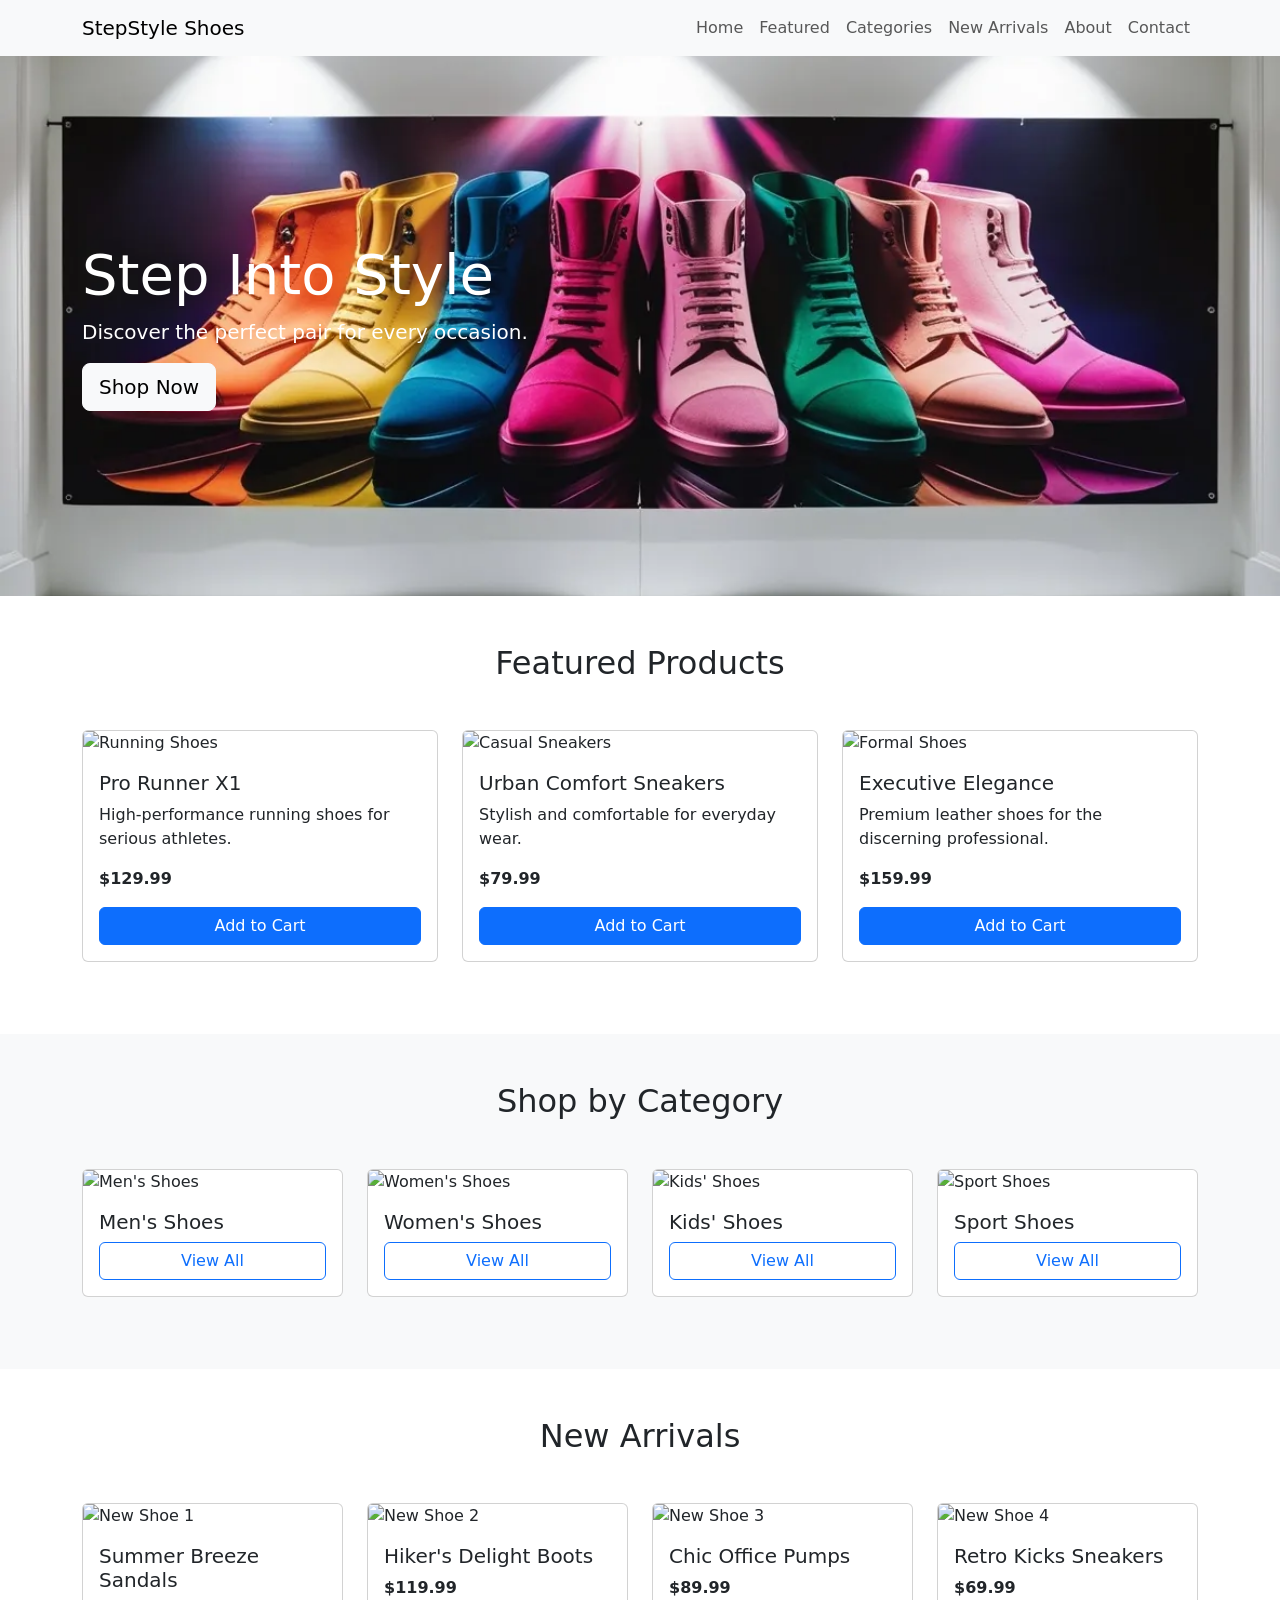
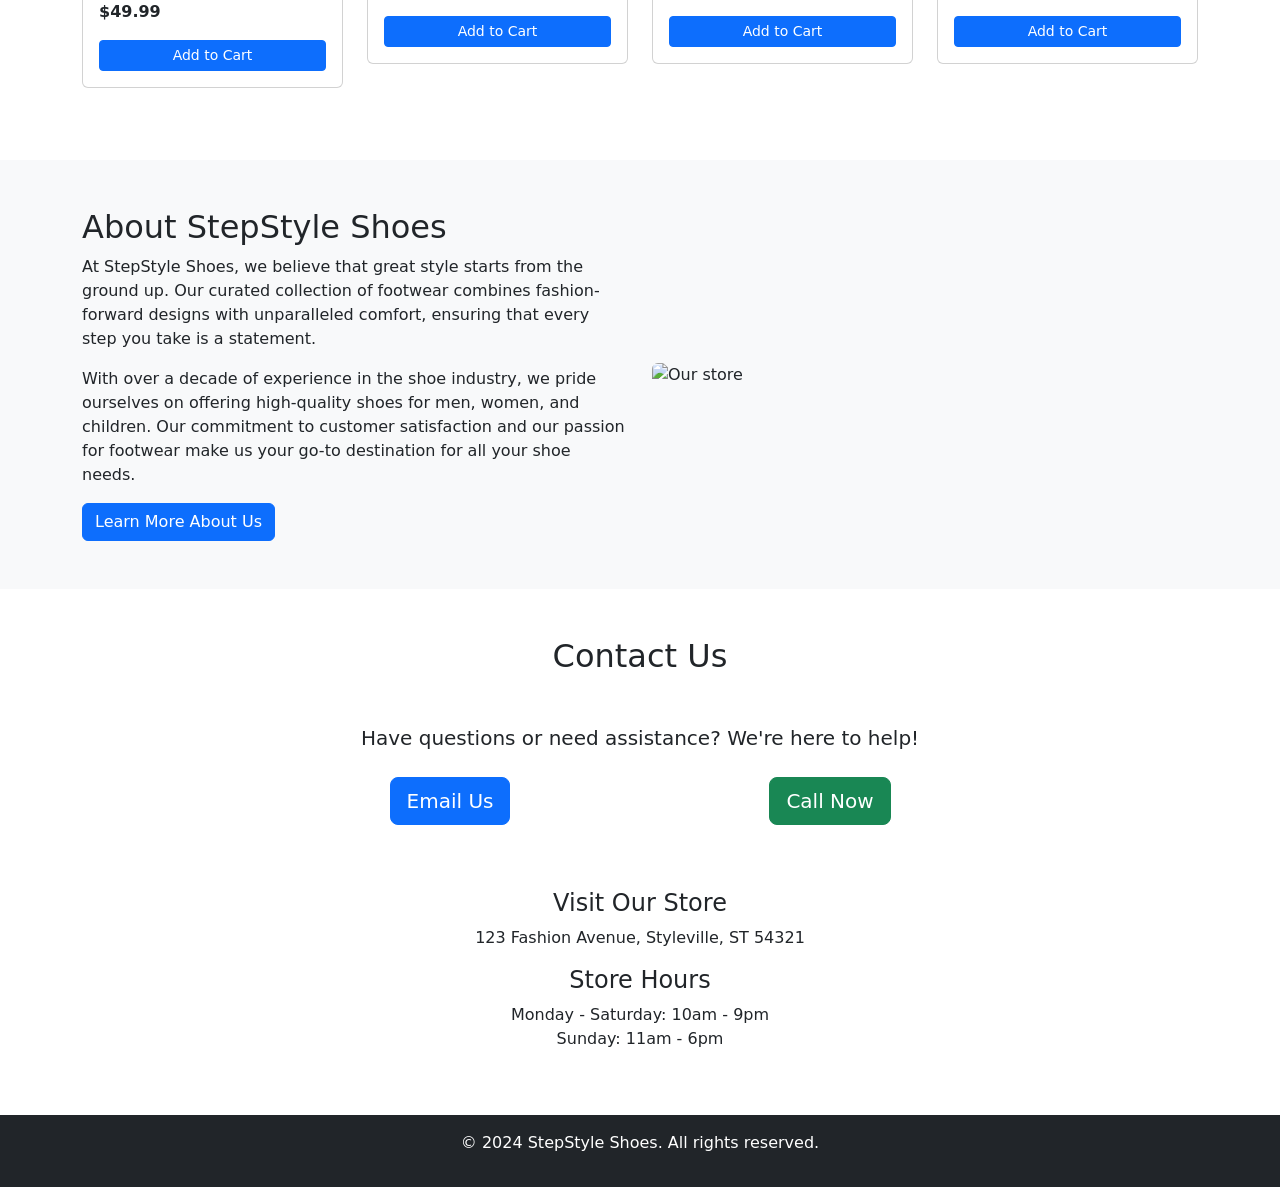
==== index.html @ d6a17ea8 "index.html src/banner1.webp" ====
<!DOCTYPE html>
<html lang="en">
<head>
    <meta charset="UTF-8">
    <meta name="viewport" content="width=device-width, initial-scale=1.0">
    <title>StepStyle Shoes</title>
    <link href="https://cdnjs.cloudflare.com/ajax/libs/bootstrap/5.3.0/css/bootstrap.min.css" rel="stylesheet">
    <style>
        .product-card:hover {
            transform: translateY(-5px);
            box-shadow: 0 4px 8px rgba(0,0,0,0.1);
            transition: all 0.3s ease;
        }
        .btn-center {
            display: block;
            margin: 0 auto;
        }
        .hero {
            background: url('/src/banner1.webp') center/cover no-repeat;
            height: 60vh;
            display: flex;
            align-items: center;
        }
    </style>
</head>
<body>
    <!-- Navigation -->
    <nav class="navbar navbar-expand-lg navbar-light bg-light sticky-top">
        <div class="container">
            <a class="navbar-brand" href="#">StepStyle Shoes</a>
            <button class="navbar-toggler" type="button" data-bs-toggle="collapse" data-bs-target="#navbarNav">
                <span class="navbar-toggler-icon"></span>
            </button>
            <div class="collapse navbar-collapse" id="navbarNav">
                <ul class="navbar-nav ms-auto">
                    <li class="nav-item"><a class="nav-link" href="#home">Home</a></li>
                    <li class="nav-item"><a class="nav-link" href="#featured">Featured</a></li>
                    <li class="nav-item"><a class="nav-link" href="#categories">Categories</a></li>
                    <li class="nav-item"><a class="nav-link" href="#new-arrivals">New Arrivals</a></li>
                    <li class="nav-item"><a class="nav-link" href="#about">About</a></li>
                    <li class="nav-item"><a class="nav-link" href="#contact">Contact</a></li>
                </ul>
            </div>
        </div>
    </nav>

    <!-- Hero Section -->
    <section id="home" class="hero">
        <div class="container text-white">
            <div class="row">
                <div class="col-lg-6">
                    <h1 class="display-4">Step Into Style</h1>
                    <p class="lead">Discover the perfect pair for every occasion.</p>
                    <a href="#featured" class="btn btn-light btn-lg">Shop Now</a>
                </div>
            </div>
        </div>
    </section>

    <!-- Featured Products Section -->
    <section id="featured" class="py-5">
        <div class="container">
            <h2 class="text-center mb-5">Featured Products</h2>
            <div class="row">
                <div class="col-md-4 mb-4">
                    <div class="card product-card h-100">
                        <img src="/api/placeholder/400/300" alt="Running Shoes" class="card-img-top">
                        <div class="card-body">
                            <h5 class="card-title">Pro Runner X1</h5>
                            <p class="card-text">High-performance running shoes for serious athletes.</p>
                            <p class="card-text"><strong>$129.99</strong></p>
                            <a href="#" class="btn btn-primary btn-center">Add to Cart</a>
                        </div>
                    </div>
                </div>
                <div class="col-md-4 mb-4">
                    <div class="card product-card h-100">
                        <img src="/api/placeholder/400/300" alt="Casual Sneakers" class="card-img-top">
                        <div class="card-body">
                            <h5 class="card-title">Urban Comfort Sneakers</h5>
                            <p class="card-text">Stylish and comfortable for everyday wear.</p>
                            <p class="card-text"><strong>$79.99</strong></p>
                            <a href="#" class="btn btn-primary btn-center">Add to Cart</a>
                        </div>
                    </div>
                </div>
                <div class="col-md-4 mb-4">
                    <div class="card product-card h-100">
                        <img src="/api/placeholder/400/300" alt="Formal Shoes" class="card-img-top">
                        <div class="card-body">
                            <h5 class="card-title">Executive Elegance</h5>
                            <p class="card-text">Premium leather shoes for the discerning professional.</p>
                            <p class="card-text"><strong>$159.99</strong></p>
                            <a href="#" class="btn btn-primary btn-center">Add to Cart</a>
                        </div>
                    </div>
                </div>
            </div>
        </div>
    </section>

    <!-- Categories Section -->
    <section id="categories" class="bg-light py-5">
        <div class="container">
            <h2 class="text-center mb-5">Shop by Category</h2>
            <div class="row">
                <div class="col-md-3 mb-4">
                    <div class="card">
                        <img src="/api/placeholder/300/200" alt="Men's Shoes" class="card-img-top">
                        <div class="card-body">
                            <h5 class="card-title">Men's Shoes</h5>
                            <a href="#" class="btn btn-outline-primary btn-center">View All</a>
                        </div>
                    </div>
                </div>
                <div class="col-md-3 mb-4">
                    <div class="card">
                        <img src="/api/placeholder/300/200" alt="Women's Shoes" class="card-img-top">
                        <div class="card-body">
                            <h5 class="card-title">Women's Shoes</h5>
                            <a href="#" class="btn btn-outline-primary btn-center">View All</a>
                        </div>
                    </div>
                </div>
                <div class="col-md-3 mb-4">
                    <div class="card">
                        <img src="/api/placeholder/300/200" alt="Kids' Shoes" class="card-img-top">
                        <div class="card-body">
                            <h5 class="card-title">Kids' Shoes</h5>
                            <a href="#" class="btn btn-outline-primary btn-center">View All</a>
                        </div>
                    </div>
                </div>
                <div class="col-md-3 mb-4">
                    <div class="card">
                        <img src="/api/placeholder/300/200" alt="Sport Shoes" class="card-img-top">
                        <div class="card-body">
                            <h5 class="card-title">Sport Shoes</h5>
                            <a href="#" class="btn btn-outline-primary btn-center">View All</a>
                        </div>
                    </div>
                </div>
            </div>
        </div>
    </section>

    <!-- New Arrivals Section -->
    <section id="new-arrivals" class="py-5">
        <div class="container">
            <h2 class="text-center mb-5">New Arrivals</h2>
            <div class="row">
                <div class="col-md-3 mb-4">
                    <div class="card product-card">
                        <img src="/api/placeholder/300/200" alt="New Shoe 1" class="card-img-top">
                        <div class="card-body">
                            <h5 class="card-title">Summer Breeze Sandals</h5>
                            <p class="card-text"><strong>$49.99</strong></p>
                            <a href="#" class="btn btn-sm btn-primary btn-center">Add to Cart</a>
                        </div>
                    </div>
                </div>
                <div class="col-md-3 mb-4">
                    <div class="card product-card">
                        <img src="/api/placeholder/300/200" alt="New Shoe 2" class="card-img-top">
                        <div class="card-body">
                            <h5 class="card-title">Hiker's Delight Boots</h5>
                            <p class="card-text"><strong>$119.99</strong></p>
                            <a href="#" class="btn btn-sm btn-primary btn-center">Add to Cart</a>
                        </div>
                    </div>
                </div>
                <div class="col-md-3 mb-4">
                    <div class="card product-card">
                        <img src="/api/placeholder/300/200" alt="New Shoe 3" class="card-img-top">
                        <div class="card-body">
                            <h5 class="card-title">Chic Office Pumps</h5>
                            <p class="card-text"><strong>$89.99</strong></p>
                            <a href="#" class="btn btn-sm btn-primary btn-center">Add to Cart</a>
                        </div>
                    </div>
                </div>
                <div class="col-md-3 mb-4">
                    <div class="card product-card">
                        <img src="/api/placeholder/300/200" alt="New Shoe 4" class="card-img-top">
                        <div class="card-body">
                            <h5 class="card-title">Retro Kicks Sneakers</h5>
                            <p class="card-text"><strong>$69.99</strong></p>
                            <a href="#" class="btn btn-sm btn-primary btn-center">Add to Cart</a>
                        </div>
                    </div>
                </div>
            </div>
        </div>
    </section>

    <!-- About Section -->
    <section id="about" class="bg-light py-5">
        <div class="container">
            <div class="row align-items-center">
                <div class="col-lg-6">
                    <h2>About StepStyle Shoes</h2>
                    <p>At StepStyle Shoes, we believe that great style starts from the ground up. Our curated collection of footwear combines fashion-forward designs with unparalleled comfort, ensuring that every step you take is a statement.</p>
                    <p>With over a decade of experience in the shoe industry, we pride ourselves on offering high-quality shoes for men, women, and children. Our commitment to customer satisfaction and our passion for footwear make us your go-to destination for all your shoe needs.</p>
                    <a href="#" class="btn btn-primary">Learn More About Us</a>
                </div>
                <div class="col-lg-6">
                    <img src="/api/placeholder/600/400" alt="Our store" class="img-fluid rounded">
                </div>
            </div>
        </div>
    </section>

    <!-- Contact Section -->
    <section id="contact" class="py-5">
        <div class="container text-center">
            <h2 class="mb-5">Contact Us</h2>
            <p class="lead mb-4">Have questions or need assistance? We're here to help!</p>
            <div class="row justify-content-center">
                <div class="col-md-4 mb-3">
                    <a href="mailto:info@stepstyleshoes.com" class="btn btn-primary btn-lg btn-block">Email Us</a>
                </div>
                <div class="col-md-4 mb-3">
                    <a href="tel:+11234567890" class="btn btn-success btn-lg btn-block">Call Now</a>
                </div>
            </div>
            <div class="mt-5">
                <h4>Visit Our Store</h4>
                <p>123 Fashion Avenue, Styleville, ST 54321</p>
                <h4>Store Hours</h4>
                <p>Monday - Saturday: 10am - 9pm<br>Sunday: 11am - 6pm</p>
            </div>
        </div>
    </section>

    <!-- Footer -->
    <footer class="bg-dark text-white text-center py-3">
        <p>&copy; 2024 StepStyle Shoes. All rights reserved.</p>
    </footer>

    <script src="https://cdnjs.cloudflare.com/ajax/libs/bootstrap/5.3.0/js/bootstrap.bundle.min.js"></script>
</body>
</html>
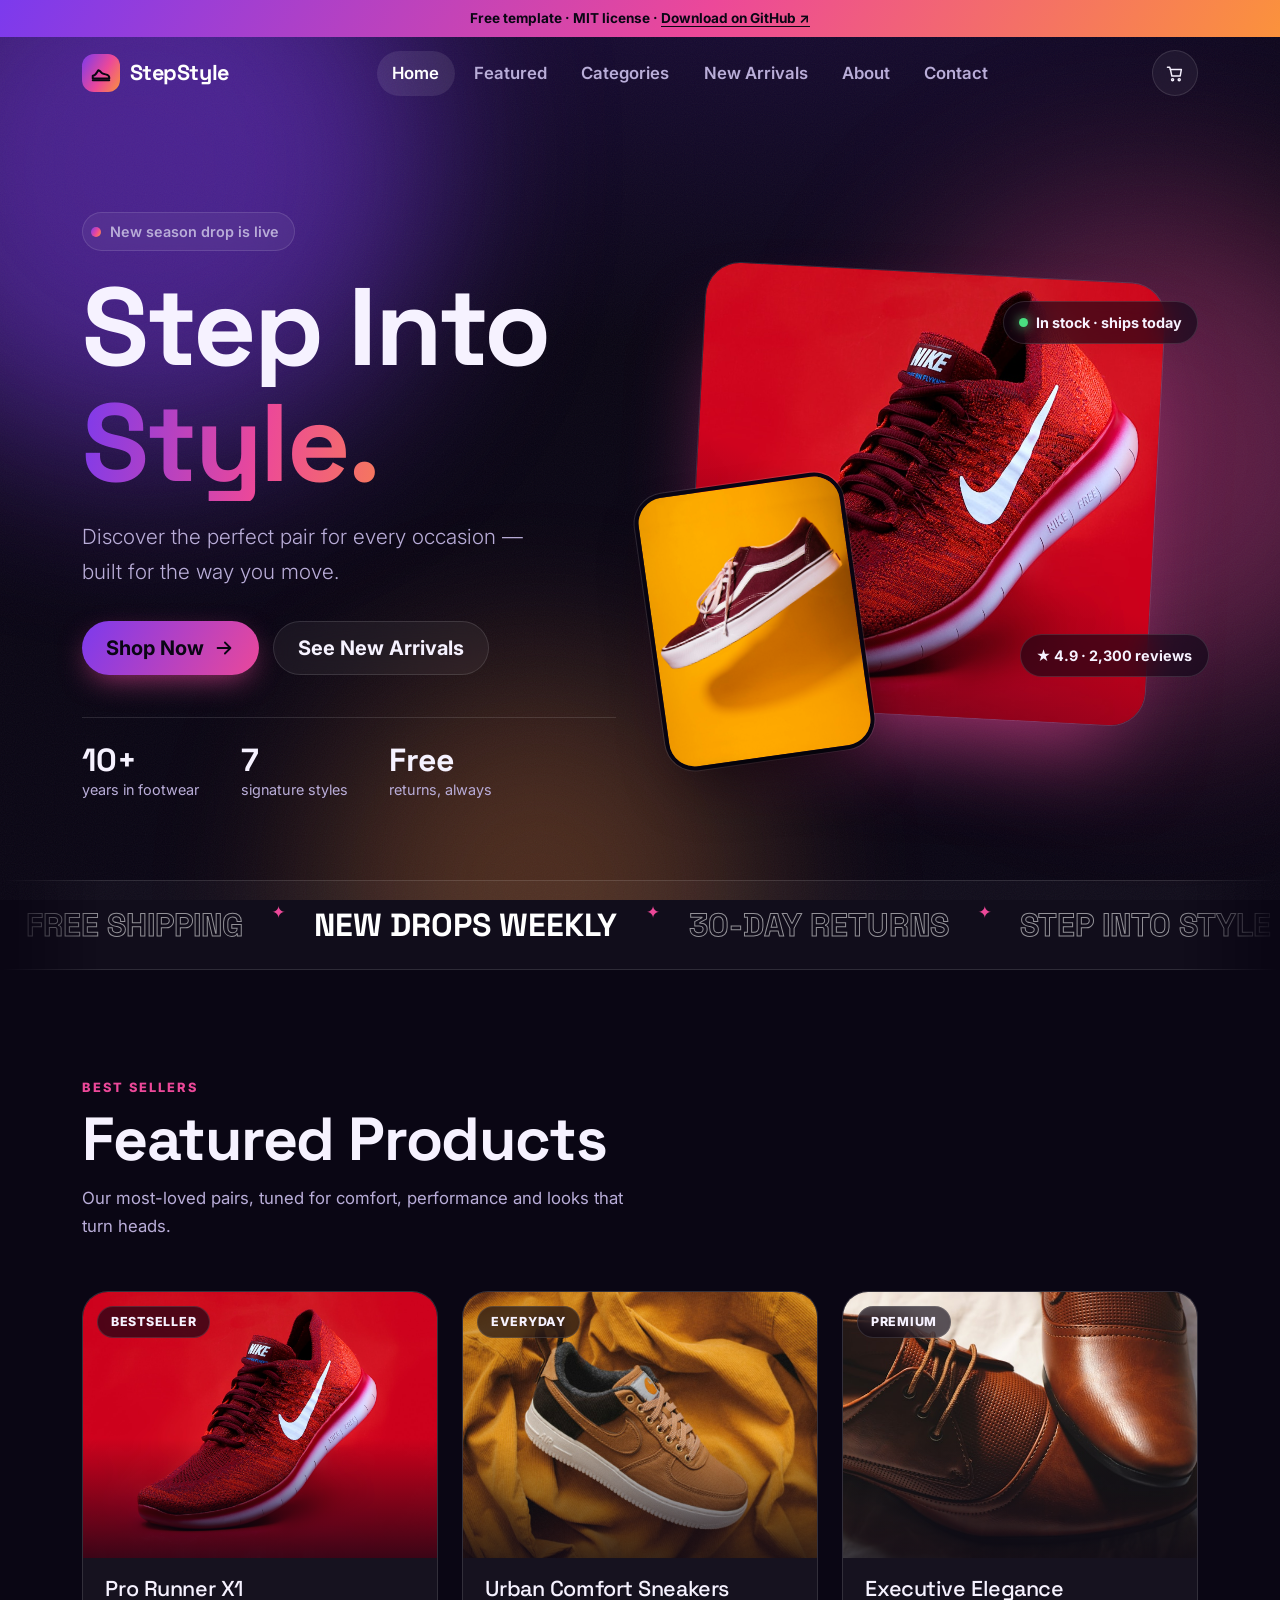
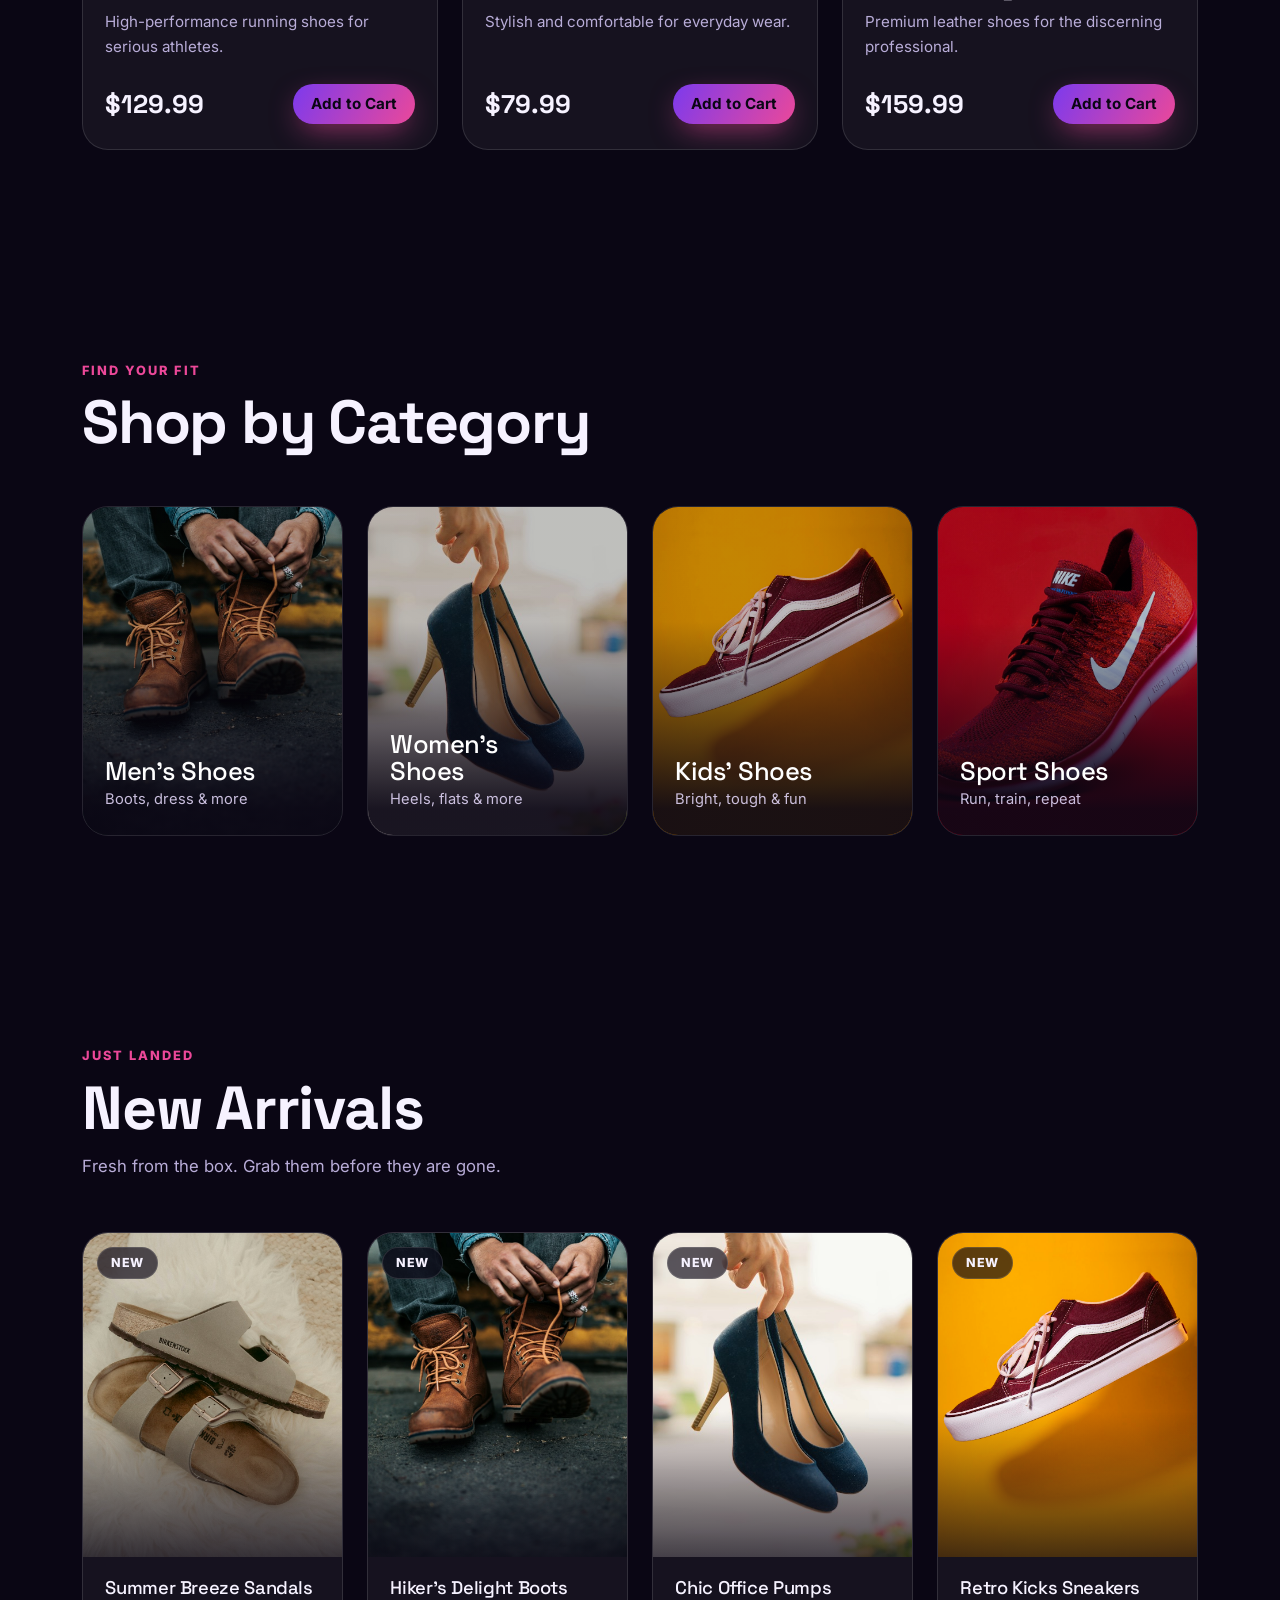
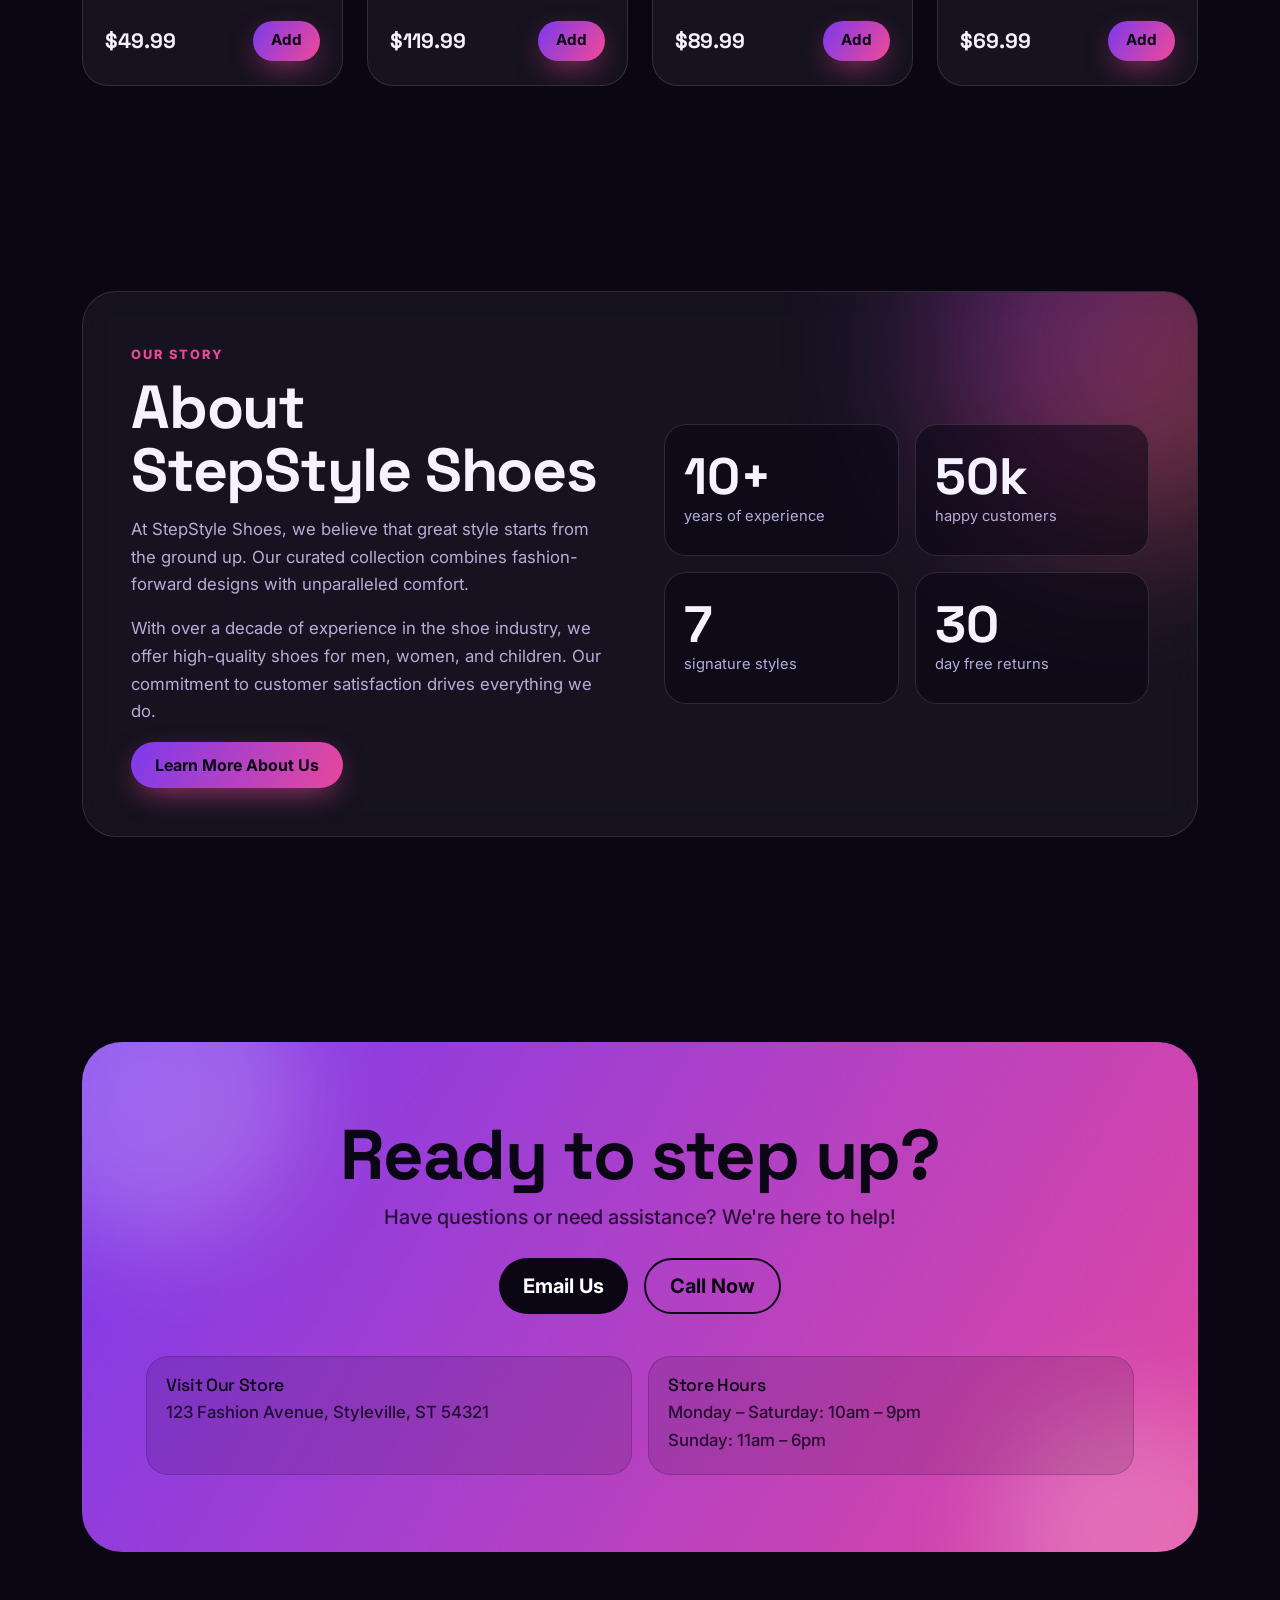
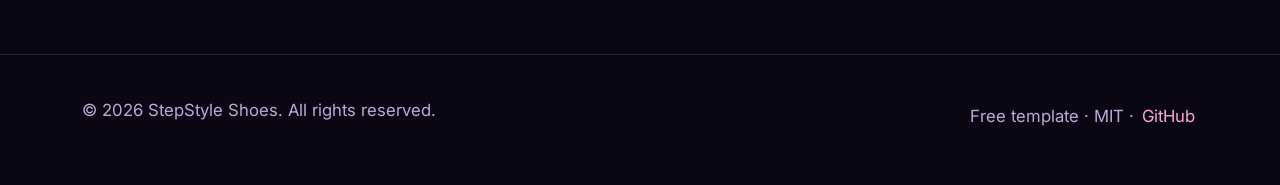
==== commit a50045ef: "Redesign StepStyle Shoes template Epic dark theme with animated gradient mesh, glass navigation, smo" ====
--- a/index.html
+++ b/index.html
@@ -1,242 +1,278 @@
 <!DOCTYPE html>
-<html lang="en">
+<html lang="en" data-bs-theme="dark">
 <head>
-    <meta charset="UTF-8">
-    <meta name="viewport" content="width=device-width, initial-scale=1.0">
-    <title>StepStyle Shoes</title>
-    <link href="https://cdnjs.cloudflare.com/ajax/libs/bootstrap/5.3.0/css/bootstrap.min.css" rel="stylesheet">
-    <style>
-        .product-card:hover {
-            transform: translateY(-5px);
-            box-shadow: 0 4px 8px rgba(0,0,0,0.1);
-            transition: all 0.3s ease;
-        }
-        .btn-center {
-            display: block;
-            margin: 0 auto;
-        }
-        .hero {
-            background: url('/src/banner1.webp') center/cover no-repeat;
-            height: 60vh;
-            display: flex;
-            align-items: center;
-        }
-    </style>
+  <meta charset="UTF-8">
+  <meta name="viewport" content="width=device-width, initial-scale=1.0">
+  <title>StepStyle Shoes — Step Into Style</title>
+  <meta name="description" content="StepStyle Shoes: a free, open-source Bootstrap 5 shoe store template with gradients, smooth motion effects and a working cart demo. MIT licensed.">
+  <meta name="theme-color" content="#0a0614">
+  <link rel="icon" type="image/svg+xml" href="favicon.svg">
+  <link rel="preconnect" href="https://fonts.googleapis.com">
+  <link rel="preconnect" href="https://fonts.gstatic.com" crossorigin>
+  <link href="https://fonts.googleapis.com/css2?family=Inter:wght@400;500;600;700&family=Space+Grotesk:wght@500;600;700&display=swap" rel="stylesheet">
+  <link href="https://cdnjs.cloudflare.com/ajax/libs/bootstrap/5.3.0/css/bootstrap.min.css" rel="stylesheet">
+  <link href="styles.css" rel="stylesheet">
 </head>
 <body>
-    <!-- Navigation -->
-    <nav class="navbar navbar-expand-lg navbar-light bg-light sticky-top">
-        <div class="container">
-            <a class="navbar-brand" href="#">StepStyle Shoes</a>
-            <button class="navbar-toggler" type="button" data-bs-toggle="collapse" data-bs-target="#navbarNav">
-                <span class="navbar-toggler-icon"></span>
-            </button>
-            <div class="collapse navbar-collapse" id="navbarNav">
-                <ul class="navbar-nav ms-auto">
-                    <li class="nav-item"><a class="nav-link" href="#home">Home</a></li>
-                    <li class="nav-item"><a class="nav-link" href="#featured">Featured</a></li>
-                    <li class="nav-item"><a class="nav-link" href="#categories">Categories</a></li>
-                    <li class="nav-item"><a class="nav-link" href="#new-arrivals">New Arrivals</a></li>
-                    <li class="nav-item"><a class="nav-link" href="#about">About</a></li>
-                    <li class="nav-item"><a class="nav-link" href="#contact">Contact</a></li>
-                </ul>
-            </div>
-        </div>
-    </nav>
-
-    <!-- Hero Section -->
-    <section id="home" class="hero">
-        <div class="container text-white">
-            <div class="row">
-                <div class="col-lg-6">
-                    <h1 class="display-4">Step Into Style</h1>
-                    <p class="lead">Discover the perfect pair for every occasion.</p>
-                    <a href="#featured" class="btn btn-light btn-lg">Shop Now</a>
-                </div>
-            </div>
-        </div>
-    </section>
-
-    <!-- Featured Products Section -->
-    <section id="featured" class="py-5">
-        <div class="container">
-            <h2 class="text-center mb-5">Featured Products</h2>
-            <div class="row">
-                <div class="col-md-4 mb-4">
-                    <div class="card product-card h-100">
-                        <img src="/api/placeholder/400/300" alt="Running Shoes" class="card-img-top">
-                        <div class="card-body">
-                            <h5 class="card-title">Pro Runner X1</h5>
-                            <p class="card-text">High-performance running shoes for serious athletes.</p>
-                            <p class="card-text"><strong>$129.99</strong></p>
-                            <a href="#" class="btn btn-primary btn-center">Add to Cart</a>
-                        </div>
-                    </div>
-                </div>
-                <div class="col-md-4 mb-4">
-                    <div class="card product-card h-100">
-                        <img src="/api/placeholder/400/300" alt="Casual Sneakers" class="card-img-top">
-                        <div class="card-body">
-                            <h5 class="card-title">Urban Comfort Sneakers</h5>
-                            <p class="card-text">Stylish and comfortable for everyday wear.</p>
-                            <p class="card-text"><strong>$79.99</strong></p>
-                            <a href="#" class="btn btn-primary btn-center">Add to Cart</a>
-                        </div>
-                    </div>
-                </div>
-                <div class="col-md-4 mb-4">
-                    <div class="card product-card h-100">
-                        <img src="/api/placeholder/400/300" alt="Formal Shoes" class="card-img-top">
-                        <div class="card-body">
-                            <h5 class="card-title">Executive Elegance</h5>
-                            <p class="card-text">Premium leather shoes for the discerning professional.</p>
-                            <p class="card-text"><strong>$159.99</strong></p>
-                            <a href="#" class="btn btn-primary btn-center">Add to Cart</a>
-                        </div>
-                    </div>
-                </div>
-            </div>
-        </div>
-    </section>
-
-    <!-- Categories Section -->
-    <section id="categories" class="bg-light py-5">
-        <div class="container">
-            <h2 class="text-center mb-5">Shop by Category</h2>
-            <div class="row">
-                <div class="col-md-3 mb-4">
-                    <div class="card">
-                        <img src="/api/placeholder/300/200" alt="Men's Shoes" class="card-img-top">
-                        <div class="card-body">
-                            <h5 class="card-title">Men's Shoes</h5>
-                            <a href="#" class="btn btn-outline-primary btn-center">View All</a>
-                        </div>
-                    </div>
-                </div>
-                <div class="col-md-3 mb-4">
-                    <div class="card">
-                        <img src="/api/placeholder/300/200" alt="Women's Shoes" class="card-img-top">
-                        <div class="card-body">
-                            <h5 class="card-title">Women's Shoes</h5>
-                            <a href="#" class="btn btn-outline-primary btn-center">View All</a>
-                        </div>
-                    </div>
-                </div>
-                <div class="col-md-3 mb-4">
-                    <div class="card">
-                        <img src="/api/placeholder/300/200" alt="Kids' Shoes" class="card-img-top">
-                        <div class="card-body">
-                            <h5 class="card-title">Kids' Shoes</h5>
-                            <a href="#" class="btn btn-outline-primary btn-center">View All</a>
-                        </div>
-                    </div>
-                </div>
-                <div class="col-md-3 mb-4">
-                    <div class="card">
-                        <img src="/api/placeholder/300/200" alt="Sport Shoes" class="card-img-top">
-                        <div class="card-body">
-                            <h5 class="card-title">Sport Shoes</h5>
-                            <a href="#" class="btn btn-outline-primary btn-center">View All</a>
-                        </div>
-                    </div>
-                </div>
-            </div>
-        </div>
-    </section>
-
-    <!-- New Arrivals Section -->
-    <section id="new-arrivals" class="py-5">
-        <div class="container">
-            <h2 class="text-center mb-5">New Arrivals</h2>
-            <div class="row">
-                <div class="col-md-3 mb-4">
-                    <div class="card product-card">
-                        <img src="/api/placeholder/300/200" alt="New Shoe 1" class="card-img-top">
-                        <div class="card-body">
-                            <h5 class="card-title">Summer Breeze Sandals</h5>
-                            <p class="card-text"><strong>$49.99</strong></p>
-                            <a href="#" class="btn btn-sm btn-primary btn-center">Add to Cart</a>
-                        </div>
-                    </div>
-                </div>
-                <div class="col-md-3 mb-4">
-                    <div class="card product-card">
-                        <img src="/api/placeholder/300/200" alt="New Shoe 2" class="card-img-top">
-                        <div class="card-body">
-                            <h5 class="card-title">Hiker's Delight Boots</h5>
-                            <p class="card-text"><strong>$119.99</strong></p>
-                            <a href="#" class="btn btn-sm btn-primary btn-center">Add to Cart</a>
-                        </div>
-                    </div>
-                </div>
-                <div class="col-md-3 mb-4">
-                    <div class="card product-card">
-                        <img src="/api/placeholder/300/200" alt="New Shoe 3" class="card-img-top">
-                        <div class="card-body">
-                            <h5 class="card-title">Chic Office Pumps</h5>
-                            <p class="card-text"><strong>$89.99</strong></p>
-                            <a href="#" class="btn btn-sm btn-primary btn-center">Add to Cart</a>
-                        </div>
-                    </div>
-                </div>
-                <div class="col-md-3 mb-4">
-                    <div class="card product-card">
-                        <img src="/api/placeholder/300/200" alt="New Shoe 4" class="card-img-top">
-                        <div class="card-body">
-                            <h5 class="card-title">Retro Kicks Sneakers</h5>
-                            <p class="card-text"><strong>$69.99</strong></p>
-                            <a href="#" class="btn btn-sm btn-primary btn-center">Add to Cart</a>
-                        </div>
-                    </div>
-                </div>
-            </div>
-        </div>
-    </section>
-
-    <!-- About Section -->
-    <section id="about" class="bg-light py-5">
-        <div class="container">
-            <div class="row align-items-center">
-                <div class="col-lg-6">
-                    <h2>About StepStyle Shoes</h2>
-                    <p>At StepStyle Shoes, we believe that great style starts from the ground up. Our curated collection of footwear combines fashion-forward designs with unparalleled comfort, ensuring that every step you take is a statement.</p>
-                    <p>With over a decade of experience in the shoe industry, we pride ourselves on offering high-quality shoes for men, women, and children. Our commitment to customer satisfaction and our passion for footwear make us your go-to destination for all your shoe needs.</p>
-                    <a href="#" class="btn btn-primary">Learn More About Us</a>
-                </div>
-                <div class="col-lg-6">
-                    <img src="/api/placeholder/600/400" alt="Our store" class="img-fluid rounded">
-                </div>
-            </div>
-        </div>
-    </section>
-
-    <!-- Contact Section -->
-    <section id="contact" class="py-5">
-        <div class="container text-center">
-            <h2 class="mb-5">Contact Us</h2>
-            <p class="lead mb-4">Have questions or need assistance? We're here to help!</p>
-            <div class="row justify-content-center">
-                <div class="col-md-4 mb-3">
-                    <a href="mailto:info@stepstyleshoes.com" class="btn btn-primary btn-lg btn-block">Email Us</a>
-                </div>
-                <div class="col-md-4 mb-3">
-                    <a href="tel:+11234567890" class="btn btn-success btn-lg btn-block">Call Now</a>
-                </div>
-            </div>
-            <div class="mt-5">
-                <h4>Visit Our Store</h4>
-                <p>123 Fashion Avenue, Styleville, ST 54321</p>
-                <h4>Store Hours</h4>
-                <p>Monday - Saturday: 10am - 9pm<br>Sunday: 11am - 6pm</p>
-            </div>
-        </div>
-    </section>
-
-    <!-- Footer -->
-    <footer class="bg-dark text-white text-center py-3">
-        <p>&copy; 2024 StepStyle Shoes. All rights reserved.</p>
-    </footer>
-
-    <script src="https://cdnjs.cloudflare.com/ajax/libs/bootstrap/5.3.0/js/bootstrap.bundle.min.js"></script>
+  <a class="skip-link" href="#main">Skip to content</a>
+  <div class="scroll-progress" id="progress" aria-hidden="true"></div>
+  <div class="mesh" aria-hidden="true"><span class="blob b1"></span><span class="blob b2"></span><span class="blob b3"></span></div>
+  <div class="grain" aria-hidden="true"></div>
+  <div class="cursor-glow" id="glow" aria-hidden="true"></div>
+
+  <div class="announce">
+    Free template · MIT license ·
+    <a href="https://github.com/EduGuate/ShoesStoreBootstrap" target="_blank" rel="noopener noreferrer">Download on GitHub ↗</a>
+  </div>
+
+  <!-- Navigation -->
+  <nav class="navbar navbar-expand-lg site-nav" id="nav" aria-label="Main">
+    <div class="container">
+      <a class="brand" href="#home">
+        <span class="brand-mark"><svg viewBox="0 0 24 24" aria-hidden="true"><path d="M3 15c3 0 4-3 6-6l2 1c1 2 3 3 6 3.5 3 .5 4 1.5 4 3.5v1H3z"/><path d="M3 20h18"/></svg></span>
+        StepStyle
+      </a>
+      <div class="d-flex align-items-center gap-2 order-lg-3">
+        <button class="btn btn-ghost cart-btn" type="button" data-bs-toggle="offcanvas" data-bs-target="#cart" aria-controls="cart" aria-label="Open cart">
+          <svg viewBox="0 0 24 24" aria-hidden="true"><path d="M6 6h15l-1.6 9H8z"/><path d="M6 6 5 3H2"/><circle cx="9" cy="20" r="1.4"/><circle cx="18" cy="20" r="1.4"/></svg>
+          <span class="cart-count" id="cart-count" aria-live="polite">0</span>
+        </button>
+        <button class="navbar-toggler" type="button" data-bs-toggle="collapse" data-bs-target="#navbarNav" aria-controls="navbarNav" aria-expanded="false" aria-label="Toggle navigation">
+          <span class="navbar-toggler-icon"></span>
+        </button>
+      </div>
+      <div class="collapse navbar-collapse" id="navbarNav">
+        <ul class="navbar-nav mx-auto gap-lg-1">
+          <li class="nav-item"><a class="nav-link" href="#home">Home</a></li>
+          <li class="nav-item"><a class="nav-link" href="#featured">Featured</a></li>
+          <li class="nav-item"><a class="nav-link" href="#categories">Categories</a></li>
+          <li class="nav-item"><a class="nav-link" href="#new-arrivals">New Arrivals</a></li>
+          <li class="nav-item"><a class="nav-link" href="#about">About</a></li>
+          <li class="nav-item"><a class="nav-link" href="#contact">Contact</a></li>
+        </ul>
+      </div>
+    </div>
+  </nav>
+
+  <main id="main">
+    <!-- Hero -->
+    <header class="hero" id="home">
+      <div class="container">
+        <div class="row align-items-center g-5">
+          <div class="col-lg-6">
+            <span class="eyebrow reveal"><span class="dot"></span> New season drop is live</span>
+            <h1 aria-label="Step Into Style">
+              <span class="word" style="--w:0"><span>Step</span></span>
+              <span class="word" style="--w:1"><span>Into</span></span><br>
+              <span class="word" style="--w:2"><span class="grad-text">Style.</span></span>
+            </h1>
+            <p class="lead reveal" style="--i:3">Discover the perfect pair for every occasion — built for the way you move.</p>
+            <div class="hero-actions reveal" style="--i:4">
+              <a href="#featured" class="btn btn-epic btn-lg" data-magnetic>Shop Now
+                <svg viewBox="0 0 24 24" aria-hidden="true"><path d="M5 12h14m-6-6 6 6-6 6"/></svg></a>
+              <a href="#new-arrivals" class="btn btn-ghost btn-lg" data-magnetic>See New Arrivals</a>
+            </div>
+            <div class="hero-stats reveal" style="--i:5">
+              <div><strong>10+</strong><span>years in footwear</span></div>
+              <div><strong>7</strong><span>signature styles</span></div>
+              <div><strong>Free</strong><span>returns, always</span></div>
+            </div>
+          </div>
+          <div class="col-lg-6">
+            <div class="hero-visual reveal" style="--i:2">
+              <div class="hero-main"><img src="assets/runner.jpg" alt="Red performance running shoe on a red background" width="1400" height="933" fetchpriority="high"></div>
+              <div class="hero-second"><img src="assets/retro.jpg" alt="Burgundy retro sneaker floating on a yellow background" width="900" height="1313"></div>
+              <span class="chip c1"><i></i> In stock · ships today</span>
+              <span class="chip c2">★ 4.9 · 2,300 reviews</span>
+            </div>
+          </div>
+        </div>
+      </div>
+    </header>
+
+    <!-- Marquee -->
+    <div class="marquee" aria-hidden="true">
+      <div class="marquee-track">
+        <span>FREE SHIPPING</span><b>✦</b><span>NEW DROPS WEEKLY</span><b>✦</b><span>30-DAY RETURNS</span><b>✦</b><span>STEP INTO STYLE</span><b>✦</b>
+        <span>FREE SHIPPING</span><b>✦</b><span>NEW DROPS WEEKLY</span><b>✦</b><span>30-DAY RETURNS</span><b>✦</b><span>STEP INTO STYLE</span><b>✦</b>
+        <span>FREE SHIPPING</span><b>✦</b><span>NEW DROPS WEEKLY</span><b>✦</b><span>30-DAY RETURNS</span><b>✦</b><span>STEP INTO STYLE</span><b>✦</b>
+        <span>FREE SHIPPING</span><b>✦</b><span>NEW DROPS WEEKLY</span><b>✦</b><span>30-DAY RETURNS</span><b>✦</b><span>STEP INTO STYLE</span><b>✦</b>
+      </div>
+    </div>
+
+    <!-- Featured -->
+    <section id="featured" aria-labelledby="featured-title">
+      <div class="container">
+        <div class="section-head reveal">
+          <span class="kicker">Best sellers</span>
+          <h2 class="section-title" id="featured-title">Featured Products</h2>
+          <p class="section-sub">Our most-loved pairs, tuned for comfort, performance and looks that turn heads.</p>
+        </div>
+        <div class="row g-4">
+          <div class="col-md-6 col-lg-4 reveal" style="--i:0">
+            <article class="product" data-tilt>
+              <div class="product-media"><span class="tag">Bestseller</span><img src="assets/runner.jpg" alt="Pro Runner X1 running shoes" width="1400" height="933" loading="lazy"></div>
+              <div class="product-body">
+                <h3>Pro Runner X1</h3>
+                <p>High-performance running shoes for serious athletes.</p>
+                <div class="price-row"><span class="price">$129.99</span>
+                  <button class="btn btn-epic btn-sm add" type="button" data-id="runner" data-name="Pro Runner X1" data-price="129.99" data-img="assets/runner.jpg">Add to Cart</button></div>
+              </div>
+            </article>
+          </div>
+          <div class="col-md-6 col-lg-4 reveal" style="--i:1">
+            <article class="product" data-tilt>
+              <div class="product-media"><span class="tag">Everyday</span><img src="assets/urban.jpg" alt="Urban Comfort Sneakers in tan leather" width="1000" height="714" loading="lazy"></div>
+              <div class="product-body">
+                <h3>Urban Comfort Sneakers</h3>
+                <p>Stylish and comfortable for everyday wear.</p>
+                <div class="price-row"><span class="price">$79.99</span>
+                  <button class="btn btn-epic btn-sm add" type="button" data-id="urban" data-name="Urban Comfort Sneakers" data-price="79.99" data-img="assets/urban.jpg">Add to Cart</button></div>
+              </div>
+            </article>
+          </div>
+          <div class="col-md-6 col-lg-4 reveal" style="--i:2">
+            <article class="product" data-tilt>
+              <div class="product-media"><span class="tag">Premium</span><img src="assets/formal.jpg" alt="Executive Elegance brown leather dress shoes" width="900" height="507" loading="lazy"></div>
+              <div class="product-body">
+                <h3>Executive Elegance</h3>
+                <p>Premium leather shoes for the discerning professional.</p>
+                <div class="price-row"><span class="price">$159.99</span>
+                  <button class="btn btn-epic btn-sm add" type="button" data-id="formal" data-name="Executive Elegance" data-price="159.99" data-img="assets/formal.jpg">Add to Cart</button></div>
+              </div>
+            </article>
+          </div>
+        </div>
+      </div>
+    </section>
+
+    <!-- Categories -->
+    <section id="categories" aria-labelledby="cat-title">
+      <div class="container">
+        <div class="section-head reveal">
+          <span class="kicker">Find your fit</span>
+          <h2 class="section-title" id="cat-title">Shop by Category</h2>
+        </div>
+        <div class="row g-4">
+          <div class="col-6 col-lg-3 reveal" style="--i:0"><a class="cat" href="#new-arrivals"><img src="assets/boots.jpg" alt="" width="900" height="1350" loading="lazy"><div class="cat-info"><div><h3>Men's Shoes</h3><small>Boots, dress &amp; more</small></div><span class="arrow"><svg class="icon" viewBox="0 0 24 24" aria-hidden="true"><path d="M7 17 17 7M8 7h9v9"/></svg></span></div></a></div>
+          <div class="col-6 col-lg-3 reveal" style="--i:1"><a class="cat" href="#new-arrivals"><img src="assets/heels.jpg" alt="" width="900" height="590" loading="lazy"><div class="cat-info"><div><h3>Women's Shoes</h3><small>Heels, flats &amp; more</small></div><span class="arrow"><svg class="icon" viewBox="0 0 24 24" aria-hidden="true"><path d="M7 17 17 7M8 7h9v9"/></svg></span></div></a></div>
+          <div class="col-6 col-lg-3 reveal" style="--i:2"><a class="cat" href="#new-arrivals"><img src="assets/retro.jpg" alt="" width="900" height="1313" loading="lazy"><div class="cat-info"><div><h3>Kids' Shoes</h3><small>Bright, tough &amp; fun</small></div><span class="arrow"><svg class="icon" viewBox="0 0 24 24" aria-hidden="true"><path d="M7 17 17 7M8 7h9v9"/></svg></span></div></a></div>
+          <div class="col-6 col-lg-3 reveal" style="--i:3"><a class="cat" href="#featured"><img src="assets/runner.jpg" alt="" width="1400" height="933" loading="lazy"><div class="cat-info"><div><h3>Sport Shoes</h3><small>Run, train, repeat</small></div><span class="arrow"><svg class="icon" viewBox="0 0 24 24" aria-hidden="true"><path d="M7 17 17 7M8 7h9v9"/></svg></span></div></a></div>
+        </div>
+      </div>
+    </section>
+
+    <!-- New arrivals -->
+    <section id="new-arrivals" aria-labelledby="new-title">
+      <div class="container">
+        <div class="section-head reveal">
+          <span class="kicker">Just landed</span>
+          <h2 class="section-title" id="new-title">New Arrivals</h2>
+          <p class="section-sub">Fresh from the box. Grab them before they are gone.</p>
+        </div>
+        <div class="row g-4">
+          <div class="col-6 col-lg-3 reveal" style="--i:0">
+            <article class="product compact" data-tilt>
+              <div class="product-media tall"><span class="tag">New</span><img src="assets/sandals.jpg" alt="Summer Breeze Sandals on a fluffy rug" width="900" height="1350" loading="lazy"></div>
+              <div class="product-body"><h4>Summer Breeze Sandals</h4>
+                <div class="price-row"><span class="price">$49.99</span><button class="btn btn-epic btn-sm add" type="button" data-id="sandals" data-name="Summer Breeze Sandals" data-price="49.99" data-img="assets/sandals.jpg" aria-label="Add Summer Breeze Sandals to cart">Add</button></div></div>
+            </article>
+          </div>
+          <div class="col-6 col-lg-3 reveal" style="--i:1">
+            <article class="product compact" data-tilt>
+              <div class="product-media tall"><span class="tag">New</span><img src="assets/boots.jpg" alt="Hiker's Delight Boots being laced up" width="900" height="1350" loading="lazy"></div>
+              <div class="product-body"><h4>Hiker's Delight Boots</h4>
+                <div class="price-row"><span class="price">$119.99</span><button class="btn btn-epic btn-sm add" type="button" data-id="boots" data-name="Hiker's Delight Boots" data-price="119.99" data-img="assets/boots.jpg" aria-label="Add Hiker's Delight Boots to cart">Add</button></div></div>
+            </article>
+          </div>
+          <div class="col-6 col-lg-3 reveal" style="--i:2">
+            <article class="product compact" data-tilt>
+              <div class="product-media tall"><span class="tag">New</span><img src="assets/heels.jpg" alt="Chic Office Pumps in navy suede" width="900" height="590" loading="lazy"></div>
+              <div class="product-body"><h4>Chic Office Pumps</h4>
+                <div class="price-row"><span class="price">$89.99</span><button class="btn btn-epic btn-sm add" type="button" data-id="heels" data-name="Chic Office Pumps" data-price="89.99" data-img="assets/heels.jpg" aria-label="Add Chic Office Pumps to cart">Add</button></div></div>
+            </article>
+          </div>
+          <div class="col-6 col-lg-3 reveal" style="--i:3">
+            <article class="product compact" data-tilt>
+              <div class="product-media tall"><span class="tag">New</span><img src="assets/retro.jpg" alt="Retro Kicks Sneakers in burgundy" width="900" height="1313" loading="lazy"></div>
+              <div class="product-body"><h4>Retro Kicks Sneakers</h4>
+                <div class="price-row"><span class="price">$69.99</span><button class="btn btn-epic btn-sm add" type="button" data-id="retro" data-name="Retro Kicks Sneakers" data-price="69.99" data-img="assets/retro.jpg" aria-label="Add Retro Kicks Sneakers to cart">Add</button></div></div>
+            </article>
+          </div>
+        </div>
+      </div>
+    </section>
+
+    <!-- About -->
+    <section id="about" class="about" aria-labelledby="about-title">
+      <div class="container">
+        <div class="about-panel reveal">
+          <div class="row align-items-center g-5">
+            <div class="col-lg-6">
+              <span class="kicker">Our story</span>
+              <h2 class="section-title" id="about-title">About StepStyle Shoes</h2>
+              <p>At StepStyle Shoes, we believe that great style starts from the ground up. Our curated collection combines fashion-forward designs with unparalleled comfort.</p>
+              <p>With over a decade of experience in the shoe industry, we offer high-quality shoes for men, women, and children. Our commitment to customer satisfaction drives everything we do.</p>
+              <a href="#contact" class="btn btn-epic" data-magnetic>Learn More About Us</a>
+            </div>
+            <div class="col-lg-6">
+              <div class="stat-grid">
+                <div class="stat"><strong><span data-count="10">0</span>+</strong><span>years of experience</span></div>
+                <div class="stat"><strong><span data-count="50">0</span>k</strong><span>happy customers</span></div>
+                <div class="stat"><strong><span data-count="7">0</span></strong><span>signature styles</span></div>
+                <div class="stat"><strong><span data-count="30">0</span></strong><span>day free returns</span></div>
+              </div>
+            </div>
+          </div>
+        </div>
+      </div>
+    </section>
+
+    <!-- Contact -->
+    <section id="contact" aria-labelledby="contact-title">
+      <div class="container">
+        <div class="cta reveal">
+          <h2 id="contact-title">Ready to step up?</h2>
+          <p class="lead mb-4">Have questions or need assistance? We're here to help!</p>
+          <div class="d-flex flex-wrap justify-content-center gap-3">
+            <a href="mailto:info@stepstyleshoes.com" class="btn btn-dark-solid btn-lg" data-magnetic>Email Us</a>
+            <a href="tel:+11234567890" class="btn btn-outline-dark-solid btn-lg" data-magnetic>Call Now</a>
+          </div>
+          <div class="info text-start">
+            <div><h4>Visit Our Store</h4><p>123 Fashion Avenue, Styleville, ST 54321</p></div>
+            <div><h4>Store Hours</h4><p>Monday – Saturday: 10am – 9pm<br>Sunday: 11am – 6pm</p></div>
+          </div>
+        </div>
+      </div>
+    </section>
+  </main>
+
+  <footer>
+    <div class="container d-flex flex-wrap justify-content-between gap-2">
+      <span>&copy; <span id="year">2026</span> StepStyle Shoes. All rights reserved.</span>
+      <span>Free template · MIT · <a href="https://github.com/EduGuate/ShoesStoreBootstrap" target="_blank" rel="noopener noreferrer">GitHub</a></span>
+    </div>
+  </footer>
+
+  <!-- Cart drawer -->
+  <div class="offcanvas offcanvas-end" tabindex="-1" id="cart" aria-labelledby="cart-title">
+    <div class="offcanvas-header">
+      <h2 class="h4 m-0" id="cart-title">Your cart</h2>
+      <button type="button" class="btn-close" data-bs-dismiss="offcanvas" aria-label="Close cart"></button>
+    </div>
+    <div class="offcanvas-body d-flex flex-column">
+      <div id="cart-items" class="flex-grow-1"></div>
+      <div class="cart-foot">
+        <div class="d-flex justify-content-between align-items-center mb-3"><span class="text-body-secondary">Subtotal</span><strong class="fs-4 price" id="cart-total">$0.00</strong></div>
+        <button class="btn btn-epic w-100" type="button" id="checkout">Checkout (demo)</button>
+        <p class="small text-body-secondary mt-2 mb-0">Demo template: no payments are processed.</p>
+      </div>
+    </div>
+  </div>
+
+  <div class="toast-lite" id="toast" role="status" aria-live="polite"></div>
+
+  <script src="https://cdnjs.cloudflare.com/ajax/libs/bootstrap/5.3.0/js/bootstrap.bundle.min.js"></script>
+  <script src="app.js"></script>
 </body>
-</html>+</html>
--- a/styles.css
+++ b/styles.css
@@ -0,0 +1,239 @@
+/* =========================================================
+   StepStyle Shoes — epic dark theme
+   Tokens → base → components → sections → motion
+   ========================================================= */
+:root {
+  --bg: #0a0614;
+  --bg-2: #120a24;
+  --surface: rgba(255, 255, 255, .05);
+  --surface-2: rgba(255, 255, 255, .09);
+  --line: rgba(255, 255, 255, .12);
+  --text: #f6f2ff;
+  --muted: #b9add8;
+  --violet: #7c3aed;
+  --pink: #ec4899;
+  --orange: #fb923c;
+  --grad: linear-gradient(120deg, var(--violet), var(--pink) 55%, var(--orange));
+  --grad-soft: linear-gradient(135deg, rgba(124, 58, 237, .35), rgba(236, 72, 153, .25) 60%, rgba(251, 146, 60, .25));
+  --ease: cubic-bezier(.22, 1, .36, 1);
+  --radius: 26px;
+  --font-display: "Space Grotesk", system-ui, sans-serif;
+  --font-body: "Inter", system-ui, -apple-system, "Segoe UI", sans-serif;
+  --bs-body-bg: var(--bg);
+  --bs-body-color: var(--text);
+  --bs-body-font-family: var(--font-body);
+  --bs-link-color: #f9a8d4;
+  --bs-link-hover-color: #fff;
+  color-scheme: dark;
+}
+
+*, *::before, *::after { box-sizing: border-box; }
+html { scroll-behavior: smooth; scroll-padding-top: 90px; }
+body { background: var(--bg); color: var(--text); font-size: 1.05rem; line-height: 1.65; }
+html, body { overflow-x: clip; }
+img { max-width: 100%; display: block; }
+h1, h2, h3, h4, .brand { font-family: var(--font-display); letter-spacing: -.02em; line-height: 1.05; }
+a { text-decoration: none; }
+::selection { background: var(--pink); color: #fff; }
+:focus-visible { outline: 3px solid var(--orange); outline-offset: 3px; border-radius: 10px; }
+
+.skip-link { position: fixed; left: 14px; top: -70px; z-index: 3000; background: var(--grad); color: #0a0614; font-weight: 700; padding: .7rem 1.1rem; border-radius: 12px; transition: top .25s var(--ease); }
+.skip-link:focus { top: 14px; color: #0a0614; }
+
+/* ---------- Animated mesh background ---------- */
+.mesh { position: fixed; inset: 0; z-index: -2; overflow: hidden; background: radial-gradient(120% 80% at 50% -10%, #1c0d3d 0%, var(--bg) 60%); }
+.blob { position: absolute; border-radius: 50%; filter: blur(90px); opacity: .55; will-change: transform; }
+.blob.b1 { width: 46vw; height: 46vw; left: -12vw; top: -10vw; background: var(--violet); animation: drift1 22s ease-in-out infinite alternate; }
+.blob.b2 { width: 40vw; height: 40vw; right: -10vw; top: 22vh; background: var(--pink); opacity: .38; animation: drift2 26s ease-in-out infinite alternate; }
+.blob.b3 { width: 34vw; height: 34vw; left: 25vw; bottom: -16vw; background: var(--orange); opacity: .28; animation: drift3 30s ease-in-out infinite alternate; }
+@keyframes drift1 { to { transform: translate3d(14vw, 12vh, 0) scale(1.15); } }
+@keyframes drift2 { to { transform: translate3d(-16vw, -10vh, 0) scale(.9); } }
+@keyframes drift3 { to { transform: translate3d(12vw, -14vh, 0) scale(1.2); } }
+.grain { position: fixed; inset: 0; z-index: -1; pointer-events: none; opacity: .05; background-image: url("data:image/svg+xml,%3Csvg xmlns='http://www.w3.org/2000/svg' width='160' height='160'%3E%3Cfilter id='n'%3E%3CfeTurbulence type='fractalNoise' baseFrequency='.9' numOctaves='2'/%3E%3C/filter%3E%3Crect width='100%25' height='100%25' filter='url(%23n)'/%3E%3C/svg%3E"); }
+.cursor-glow { position: fixed; left: 0; top: 0; width: 520px; height: 520px; margin: -260px 0 0 -260px; z-index: -1; pointer-events: none; border-radius: 50%; background: radial-gradient(circle, rgba(236, 72, 153, .16), transparent 62%); opacity: 0; transition: opacity .4s; will-change: transform; }
+.cursor-glow.on { opacity: 1; }
+
+.scroll-progress { position: fixed; left: 0; top: 0; height: 3px; width: 100%; z-index: 2500; background: var(--grad); transform: scaleX(0); transform-origin: 0 50%; }
+
+/* ---------- Buttons ---------- */
+.btn { min-height: 46px; display: inline-flex; align-items: center; justify-content: center; gap: .55rem; border-radius: 999px; font-weight: 700; padding: .7rem 1.5rem; border: 0; transition: transform .3s var(--ease), box-shadow .3s, background-position .6s var(--ease), background-color .3s, color .3s; }
+.btn-epic { color: #0a0614; background: var(--grad); background-size: 200% 100%; box-shadow: 0 10px 30px -8px rgba(236, 72, 153, .7); }
+.btn-epic:hover { color: #0a0614; background-position: 100% 0; transform: translateY(-3px); box-shadow: 0 18px 40px -10px rgba(251, 146, 60, .8); }
+.btn-epic:active { transform: translateY(0) scale(.98); }
+.btn-ghost { color: var(--text); background: var(--surface); border: 1px solid var(--line); backdrop-filter: blur(10px); }
+.btn-ghost:hover { color: #fff; background: var(--surface-2); border-color: rgba(255, 255, 255, .35); transform: translateY(-3px); }
+.btn svg, .icon { width: 1.1em; height: 1.1em; flex: none; fill: none; stroke: currentColor; stroke-width: 2; stroke-linecap: round; stroke-linejoin: round; }
+.btn-sm { min-height: 40px; padding: .5rem 1.1rem; font-size: .95rem; }
+
+/* ---------- Announcement + nav ---------- */
+.announce { background: var(--grad); color: #0a0614; font-size: .85rem; font-weight: 700; text-align: center; padding: .45rem 1rem; }
+.announce a { color: #0a0614; text-decoration: underline; text-underline-offset: 3px; }
+.site-nav { position: sticky; top: 0; z-index: 1030; padding: .85rem 0; transition: padding .4s var(--ease), background .4s, box-shadow .4s, backdrop-filter .4s; }
+.site-nav.scrolled { padding: .45rem 0; background: rgba(10, 6, 20, .72); backdrop-filter: blur(18px) saturate(1.4); -webkit-backdrop-filter: blur(18px) saturate(1.4); box-shadow: 0 1px 0 var(--line), 0 20px 40px -20px rgba(0, 0, 0, .6); }
+.brand { display: inline-flex; align-items: center; gap: .6rem; font-weight: 700; font-size: 1.35rem; color: #fff; }
+.brand:hover { color: #fff; }
+.brand-mark { width: 38px; height: 38px; border-radius: 12px; background: var(--grad); display: grid; place-items: center; color: #0a0614; transition: transform .5s var(--ease); }
+.brand:hover .brand-mark { transform: rotate(-12deg) scale(1.08); }
+.brand-mark svg { width: 22px; height: 22px; fill: none; stroke: currentColor; stroke-width: 2.2; stroke-linecap: round; stroke-linejoin: round; }
+.nav-link { color: var(--muted); font-weight: 600; padding: .55rem .95rem !important; border-radius: 999px; position: relative; transition: color .3s, background .3s; }
+.nav-link:hover, .nav-link.active { color: #fff; background: var(--surface-2); }
+.navbar-toggler { border: 1px solid var(--line); min-width: 46px; min-height: 46px; border-radius: 14px; }
+.navbar-toggler:focus { box-shadow: none; }
+.navbar-toggler-icon { filter: invert(1); }
+.cart-btn { position: relative; flex: none; width: 46px; min-width: 46px; height: 46px; padding: 0; border-radius: 50%; }
+.cart-count { position: absolute; top: -4px; right: -4px; min-width: 22px; height: 22px; padding: 0 5px; border-radius: 999px; background: var(--grad); color: #0a0614; font-size: .75rem; font-weight: 800; display: grid; place-items: center; transform: scale(0); transition: transform .35s var(--ease); }
+.cart-count.show { transform: scale(1); }
+.cart-count.bump { animation: bump .5s var(--ease); }
+@keyframes bump { 40% { transform: scale(1.5); } }
+@media (max-width: 991.98px) {
+  .navbar-collapse { margin-top: .8rem; padding: 1rem; border-radius: 22px; background: rgba(18, 10, 36, .92); border: 1px solid var(--line); backdrop-filter: blur(20px); }
+}
+
+/* ---------- Hero ---------- */
+.hero { position: relative; overflow-x: clip; padding: clamp(3rem, 8vw, 6.5rem) 0 clamp(3rem, 6vw, 5rem); }
+.eyebrow { display: inline-flex; align-items: center; gap: .55rem; padding: .4rem .95rem .4rem .5rem; border-radius: 999px; background: var(--surface); border: 1px solid var(--line); color: var(--muted); font-size: .9rem; font-weight: 600; backdrop-filter: blur(10px); }
+.eyebrow .dot { width: 10px; height: 10px; border-radius: 50%; background: var(--grad); box-shadow: 0 0 0 0 rgba(236, 72, 153, .7); animation: pulse 2s infinite; }
+@keyframes pulse { 70% { box-shadow: 0 0 0 12px rgba(236, 72, 153, 0); } 100% { box-shadow: 0 0 0 0 rgba(236, 72, 153, 0); } }
+.hero h1 { font-size: clamp(3rem, 8.6vw, 7rem); font-weight: 700; margin: 1.2rem 0 1.2rem; text-wrap: balance; }
+.grad-text { background: linear-gradient(100deg, var(--violet), var(--pink), var(--orange), var(--pink), var(--violet)); background-size: 250% 100%; -webkit-background-clip: text; background-clip: text; color: transparent; animation: shine 7s linear infinite; }
+@keyframes shine { to { background-position: -250% 0; } }
+.word { display: inline-block; overflow: hidden; vertical-align: top; padding-bottom: .2em; margin-bottom: -.2em; }
+.word > span { display: inline-block; transform: translateY(110%); animation: rise 1s var(--ease) forwards; animation-delay: calc(var(--w) * 110ms + 150ms); }
+@keyframes rise { to { transform: none; } }
+.hero .lead { color: var(--muted); font-size: clamp(1.05rem, 2vw, 1.3rem); max-width: 34ch; }
+.hero-actions { display: flex; flex-wrap: wrap; gap: .9rem; margin-top: 2rem; }
+.hero-stats { display: flex; flex-wrap: wrap; gap: 1.5rem 2.6rem; margin-top: 2.6rem; padding-top: 1.6rem; border-top: 1px solid var(--line); }
+.hero-stats strong { display: block; font-family: var(--font-display); font-size: 2rem; line-height: 1; }
+.hero-stats span { color: var(--muted); font-size: .9rem; }
+
+.hero-visual { position: relative; min-height: 470px; }
+.hero-main { position: absolute; inset: 0 8% 6% 6%; border-radius: 34px; overflow: hidden; transform: rotate(3deg); box-shadow: 0 50px 90px -30px rgba(236, 72, 153, .65), 0 0 0 1px var(--line); animation: heroFloat 8s ease-in-out infinite; }
+.hero-main img { width: 100%; height: 100%; object-fit: cover; transform: scale(1.08); }
+.hero-main::after { content: ""; position: absolute; inset: 0; background: linear-gradient(200deg, transparent 55%, rgba(10, 6, 20, .55)); }
+.hero-second { position: absolute; width: 38%; aspect-ratio: 3 / 4; left: -2%; bottom: -3%; border-radius: 26px; overflow: hidden; transform: rotate(-8deg); box-shadow: 0 30px 60px -20px rgba(0, 0, 0, .8), 0 0 0 4px var(--bg), 0 0 0 5px var(--line); animation: heroFloat 9s ease-in-out -3s infinite reverse; }
+.hero-second img { width: 100%; height: 100%; object-fit: cover; }
+@keyframes heroFloat { 50% { translate: 0 -14px; } }
+.chip { position: absolute; z-index: 2; display: inline-flex; align-items: center; gap: .5rem; padding: .55rem .95rem; border-radius: 999px; font-weight: 700; font-size: .9rem; background: rgba(10, 6, 20, .6); border: 1px solid var(--line); backdrop-filter: blur(14px); animation: heroFloat 6s ease-in-out infinite; }
+.chip.c1 { top: 6%; right: 0; }
+.chip.c2 { bottom: 14%; right: -2%; animation-delay: -2.5s; }
+.chip i { width: 9px; height: 9px; border-radius: 50%; background: #4ade80; box-shadow: 0 0 12px #4ade80; }
+
+/* ---------- Marquee ---------- */
+.marquee { overflow: hidden; border-block: 1px solid var(--line); background: rgba(255, 255, 255, .03); padding: 1.1rem 0; -webkit-mask-image: linear-gradient(90deg, transparent, #000 8%, #000 92%, transparent); mask-image: linear-gradient(90deg, transparent, #000 8%, #000 92%, transparent); }
+.marquee-track { display: flex; width: max-content; animation: marquee 32s linear infinite; }
+.marquee:hover .marquee-track { animation-play-state: paused; }
+.marquee span { font-family: var(--font-display); font-size: clamp(1.3rem, 3vw, 2rem); font-weight: 700; padding: 0 1.6rem; white-space: nowrap; color: transparent; -webkit-text-stroke: 1px rgba(255, 255, 255, .55); }
+.marquee span:nth-child(3n) { color: #fff; -webkit-text-stroke: 0; }
+.marquee b { color: var(--pink); padding: 0 .2rem; }
+@keyframes marquee { to { transform: translateX(-50%); } }
+
+/* ---------- Sections ---------- */
+section { padding: clamp(4rem, 8vw, 7rem) 0; position: relative; }
+.kicker { color: var(--pink); font-weight: 800; text-transform: uppercase; letter-spacing: .16em; font-size: .8rem; }
+.section-title { font-size: clamp(2.2rem, 5vw, 3.8rem); font-weight: 700; margin: .5rem 0 .8rem; text-wrap: balance; }
+.section-sub { color: var(--muted); max-width: 52ch; }
+.section-head { margin-bottom: clamp(2rem, 4vw, 3.4rem); }
+
+/* Product cards */
+.product { position: relative; height: 100%; border-radius: var(--radius); background: var(--surface); border: 1px solid var(--line); overflow: hidden; transform-style: preserve-3d; transform: perspective(900px) rotateX(var(--rx, 0deg)) rotateY(var(--ry, 0deg)); transition: transform .5s var(--ease), border-color .4s, box-shadow .5s; display: flex; flex-direction: column; }
+.product.tilting { transition: transform .08s linear, border-color .4s, box-shadow .5s; }
+.product::before { content: ""; position: absolute; inset: 0; z-index: 2; pointer-events: none; opacity: 0; transition: opacity .4s; background: radial-gradient(420px circle at var(--mx, 50%) var(--my, 0%), rgba(255, 255, 255, .16), transparent 45%); }
+.product:hover { border-color: rgba(236, 72, 153, .55); box-shadow: 0 30px 70px -25px rgba(236, 72, 153, .5); }
+.product:hover::before { opacity: 1; }
+.product-media { position: relative; aspect-ratio: 4 / 3; overflow: hidden; background: var(--bg-2); }
+.product-media.tall { aspect-ratio: 4 / 5; }
+.product-media img { width: 100%; height: 100%; object-fit: cover; transition: transform 1.1s var(--ease); }
+.product:hover .product-media img { transform: scale(1.09); }
+.product-media::after { content: ""; position: absolute; inset: auto 0 0; height: 45%; background: linear-gradient(0deg, rgba(10, 6, 20, .75), transparent); pointer-events: none; }
+.tag { position: absolute; top: 14px; left: 14px; z-index: 3; padding: .3rem .8rem; border-radius: 999px; background: rgba(10, 6, 20, .65); border: 1px solid var(--line); backdrop-filter: blur(10px); font-size: .78rem; font-weight: 800; letter-spacing: .06em; text-transform: uppercase; }
+.product-body { padding: 1.3rem 1.4rem 1.5rem; display: flex; flex-direction: column; gap: .5rem; flex: 1; }
+.product h3, .product h4 { font-size: 1.35rem; margin: 0; }
+.product p { color: var(--muted); font-size: .95rem; margin: 0; }
+.price-row { display: flex; align-items: center; justify-content: space-between; gap: 1rem; margin-top: auto; padding-top: 1rem; }
+.price { font-family: var(--font-display); font-size: 1.6rem; font-weight: 700; }
+.product.compact h4 { font-size: 1.15rem; }
+.product.compact .price { font-size: 1.3rem; }
+
+/* Category tiles */
+.cat { position: relative; display: block; height: 100%; min-height: 330px; border-radius: var(--radius); overflow: hidden; border: 1px solid var(--line); color: #fff; isolation: isolate; }
+.cat img { position: absolute; inset: 0; width: 100%; height: 100%; object-fit: cover; z-index: -2; transition: transform 1.2s var(--ease), filter .6s; filter: saturate(1.05) brightness(.85); }
+.cat::before { content: ""; position: absolute; inset: 0; z-index: -1; background: linear-gradient(0deg, rgba(10, 6, 20, .92) 8%, rgba(10, 6, 20, .1) 65%); transition: opacity .5s; }
+.cat::after { content: ""; position: absolute; inset: 0; z-index: -1; background: var(--grad-soft); mix-blend-mode: color; opacity: 0; transition: opacity .5s; }
+.cat:hover { color: #fff; }
+.cat:hover img { transform: scale(1.12); filter: saturate(1.25) brightness(1); }
+.cat:hover::after { opacity: 1; }
+.cat-info { position: absolute; left: 0; right: 0; bottom: 0; padding: 1.4rem; display: flex; align-items: flex-end; justify-content: space-between; gap: 1rem; }
+.cat-info h3 { font-size: 1.6rem; margin: 0; }
+.cat-info small { color: #e9ddff; opacity: .85; }
+.arrow { width: 46px; height: 46px; border-radius: 50%; background: var(--grad); color: #0a0614; display: grid; place-items: center; flex: none; transform: translate(-6px, 6px) scale(.85); opacity: .0; transition: transform .5s var(--ease), opacity .4s; }
+.cat:hover .arrow { transform: none; opacity: 1; }
+
+/* About */
+.about-panel { position: relative; padding: clamp(1.6rem, 4vw, 3rem); border-radius: 34px; background: var(--surface); border: 1px solid var(--line); backdrop-filter: blur(16px); overflow: hidden; }
+.about-panel::before { content: ""; position: absolute; width: 380px; height: 380px; right: -120px; top: -140px; border-radius: 50%; background: var(--grad); filter: blur(80px); opacity: .45; }
+.stat-grid { position: relative; display: grid; grid-template-columns: repeat(2, 1fr); gap: 1rem; }
+.stat { padding: 1.6rem 1.2rem; border-radius: 22px; background: rgba(10, 6, 20, .55); border: 1px solid var(--line); transition: transform .5s var(--ease), border-color .4s; }
+.stat:hover { transform: translateY(-6px); border-color: rgba(236, 72, 153, .55); }
+.stat strong { display: block; font-family: var(--font-display); font-size: clamp(2.2rem, 4vw, 3.2rem); line-height: 1; }
+.stat > span { color: var(--muted); font-size: .92rem; }
+.about p { color: var(--muted); }
+
+/* Contact */
+.cta { position: relative; overflow: hidden; border-radius: 40px; padding: clamp(2.4rem, 6vw, 5rem) clamp(1.4rem, 5vw, 4rem); text-align: center; background: var(--grad); background-size: 200% 200%; animation: gradMove 12s ease infinite; color: #0a0614; }
+@keyframes gradMove { 50% { background-position: 100% 60%; } }
+.cta::before, .cta::after { content: ""; position: absolute; border-radius: 50%; background: rgba(255, 255, 255, .22); filter: blur(50px); }
+.cta::before { width: 300px; height: 300px; left: -80px; top: -100px; }
+.cta::after { width: 260px; height: 260px; right: -60px; bottom: -110px; }
+.cta > * { position: relative; z-index: 1; }
+.cta h2 { font-size: clamp(2.2rem, 6vw, 4.4rem); font-weight: 700; color: #0a0614; }
+.cta p { color: rgba(10, 6, 20, .8); font-weight: 500; }
+.btn-dark-solid { background: #0a0614; color: #fff; }
+.btn-dark-solid:hover { background: #1b0f36; color: #fff; transform: translateY(-3px); }
+.btn-outline-dark-solid { background: transparent; border: 2px solid #0a0614; color: #0a0614; }
+.btn-outline-dark-solid:hover { background: #0a0614; color: #fff; transform: translateY(-3px); }
+.info { display: grid; gap: 1rem; margin-top: 2.6rem; grid-template-columns: repeat(auto-fit, minmax(240px, 1fr)); }
+.info div { background: rgba(10, 6, 20, .12); border: 1px solid rgba(10, 6, 20, .18); border-radius: 22px; padding: 1.2rem; }
+.info h4 { font-size: 1.1rem; margin-bottom: .3rem; color: #0a0614; }
+.info p { margin: 0; color: rgba(10, 6, 20, .82); }
+
+footer { padding: 2.6rem 0 3rem; color: var(--muted); border-top: 1px solid var(--line); }
+footer a { color: #f9a8d4; padding: .4rem .2rem; display: inline-block; }
+
+/* ---------- Cart drawer ---------- */
+.offcanvas { background: rgba(14, 8, 28, .96); backdrop-filter: blur(20px); border-left: 1px solid var(--line); color: var(--text); }
+.offcanvas-header { border-bottom: 1px solid var(--line); }
+.btn-close { filter: invert(1); opacity: .8; }
+.cart-item { display: grid; grid-template-columns: 72px 1fr auto; gap: .9rem; align-items: center; padding: .9rem 0; border-bottom: 1px solid var(--line); animation: slideIn .5s var(--ease) both; }
+.cart-item img { width: 72px; height: 72px; border-radius: 16px; object-fit: cover; }
+.cart-item h5 { font-size: 1rem; margin: 0 0 .2rem; font-family: var(--font-display); }
+.qty { display: inline-flex; align-items: center; gap: .3rem; }
+.qty button { width: 32px; height: 32px; border-radius: 50%; border: 1px solid var(--line); background: var(--surface); color: #fff; font-weight: 800; line-height: 1; }
+.qty button:hover { background: var(--surface-2); }
+.remove { color: var(--muted); background: none; border: 0; font-size: .85rem; text-decoration: underline; padding: .2rem; }
+.cart-empty { text-align: center; color: var(--muted); padding: 3rem 1rem; }
+.cart-foot { border-top: 1px solid var(--line); padding-top: 1.1rem; }
+@keyframes slideIn { from { opacity: 0; transform: translateX(24px); } }
+
+.toast-lite { position: fixed; left: 50%; bottom: 26px; z-index: 3000; transform: translate(-50%, 30px); opacity: 0; pointer-events: none; padding: .8rem 1.3rem; border-radius: 999px; background: #fff; color: #0a0614; font-weight: 700; box-shadow: 0 20px 50px -15px rgba(0, 0, 0, .8); transition: transform .5s var(--ease), opacity .3s; max-width: calc(100% - 28px); text-align: center; }
+.toast-lite.show { transform: translate(-50%, 0); opacity: 1; }
+
+/* ---------- Reveal ---------- */
+.reveal { opacity: 0; transform: translateY(36px) scale(.98); filter: blur(6px); transition: opacity .9s var(--ease), transform 1s var(--ease), filter .9s var(--ease); transition-delay: calc(var(--i, 0) * 90ms); }
+.reveal.in { opacity: 1; transform: none; filter: none; }
+
+@media (max-width: 991.98px) {
+  .hero-visual { min-height: 400px; margin-top: 1.5rem; }
+  .chip.c1 { right: 2%; }
+}
+@media (max-width: 575.98px) {
+  .hero-visual { min-height: 340px; }
+  .stat-grid { grid-template-columns: 1fr 1fr; }
+  .btn { width: auto; }
+}
+@media (prefers-reduced-motion: reduce) {
+  html { scroll-behavior: auto; }
+  *, *::before, *::after { animation-duration: .01ms !important; animation-iteration-count: 1 !important; transition-duration: .01ms !important; }
+  .word > span { transform: none; }
+  .reveal { opacity: 1; transform: none; filter: none; }
+  .marquee-track { animation: none; }
+}
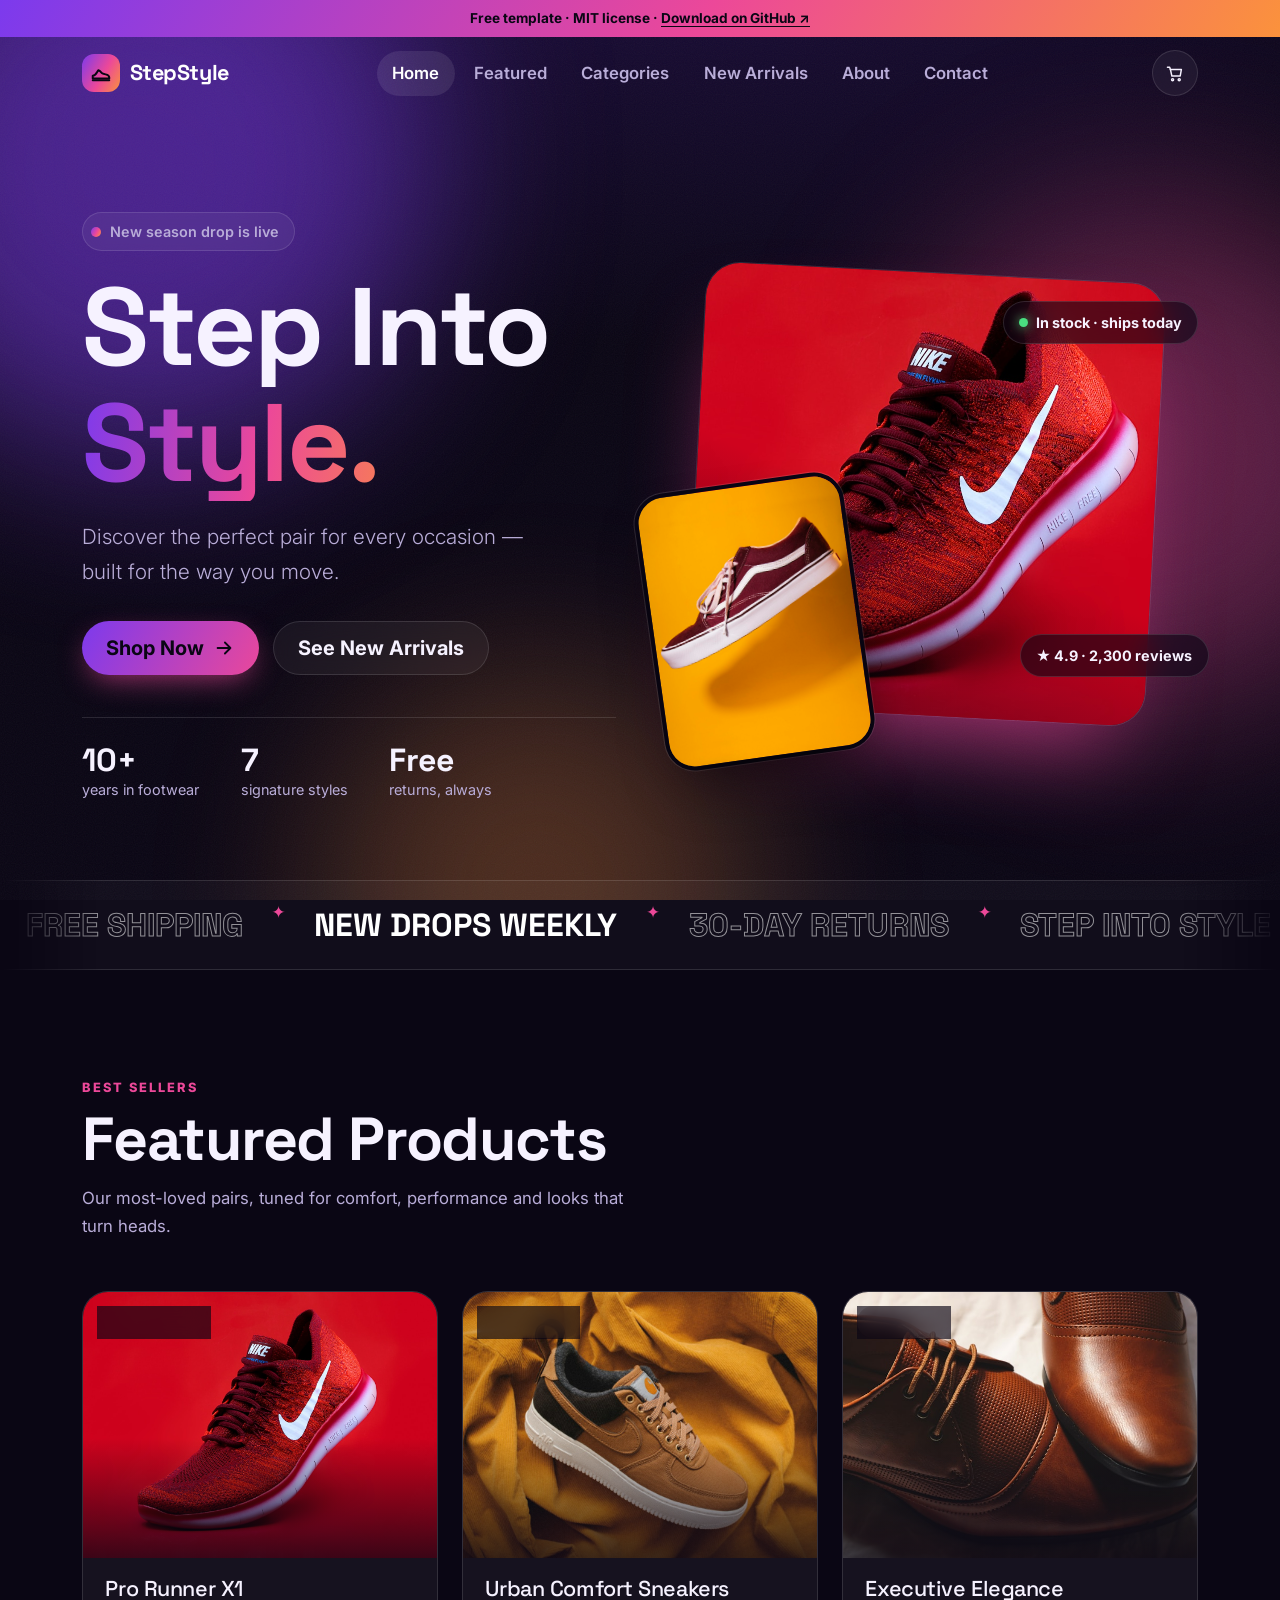
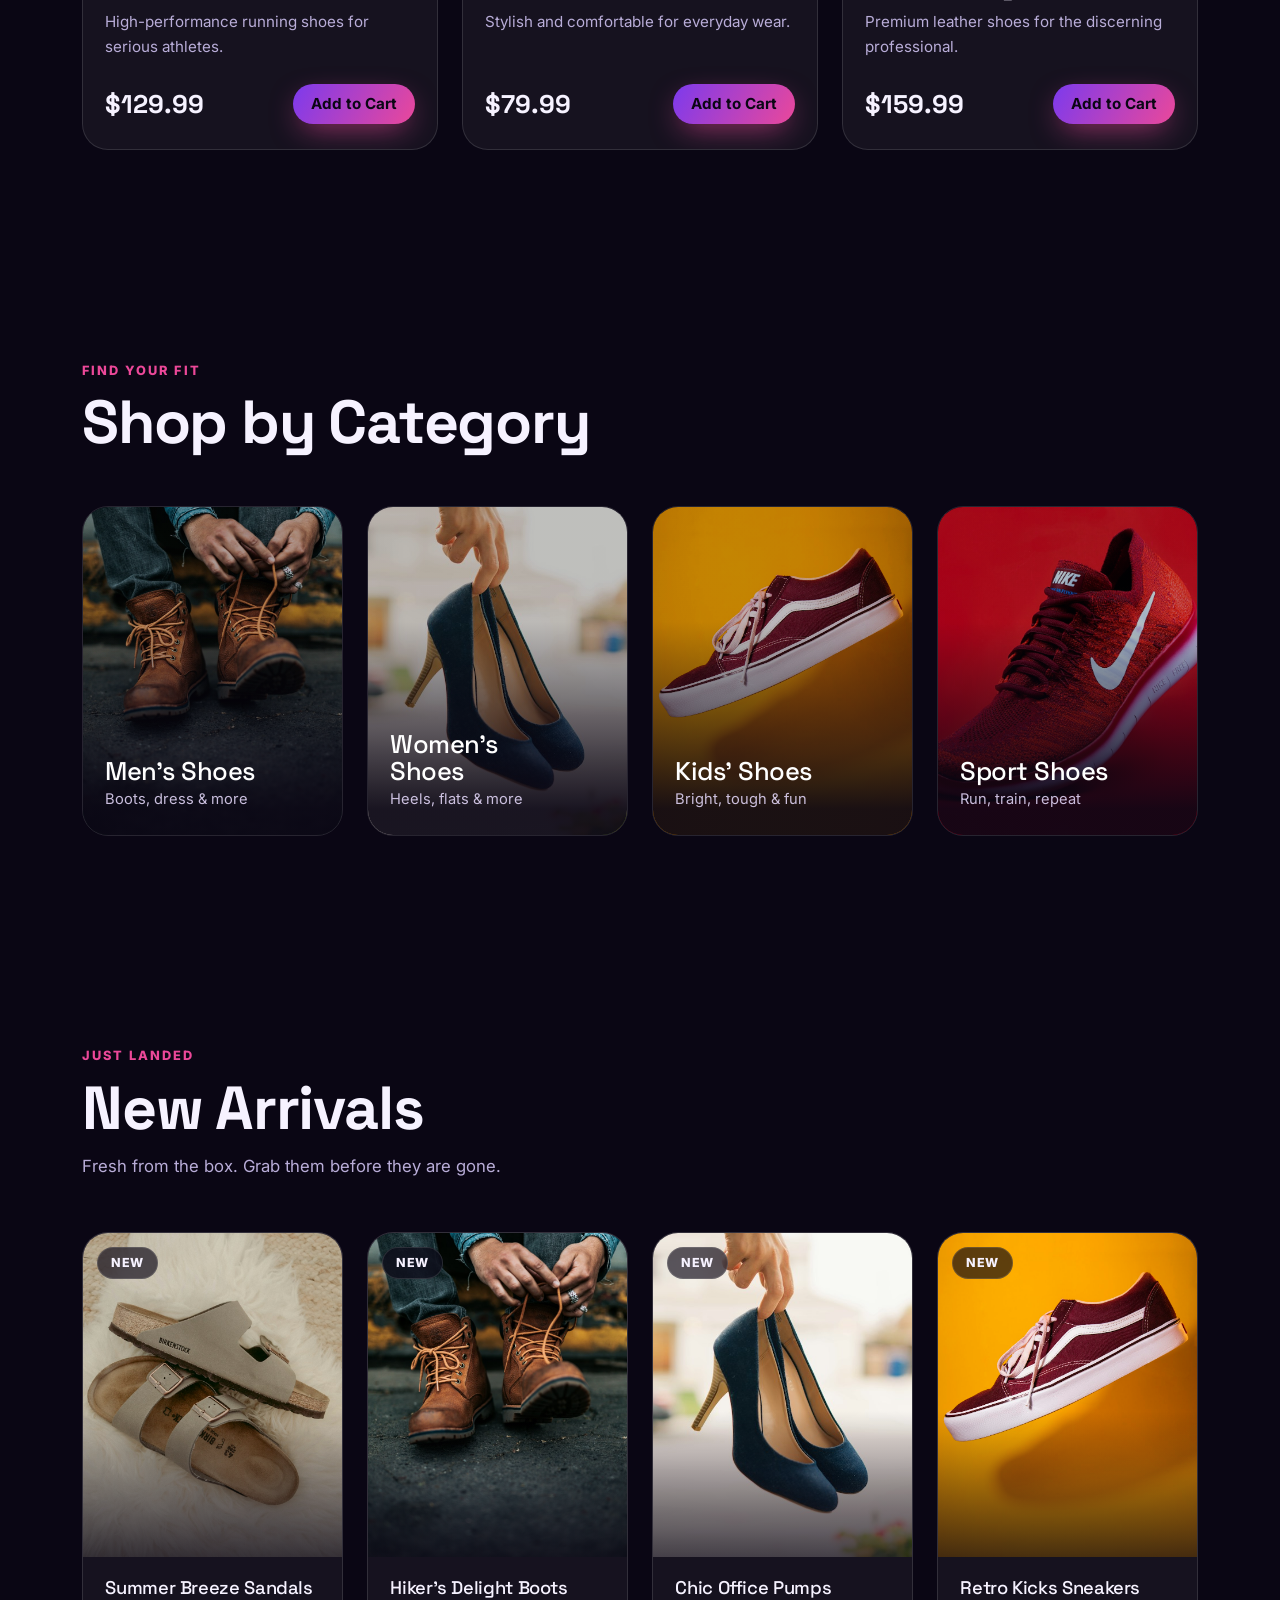
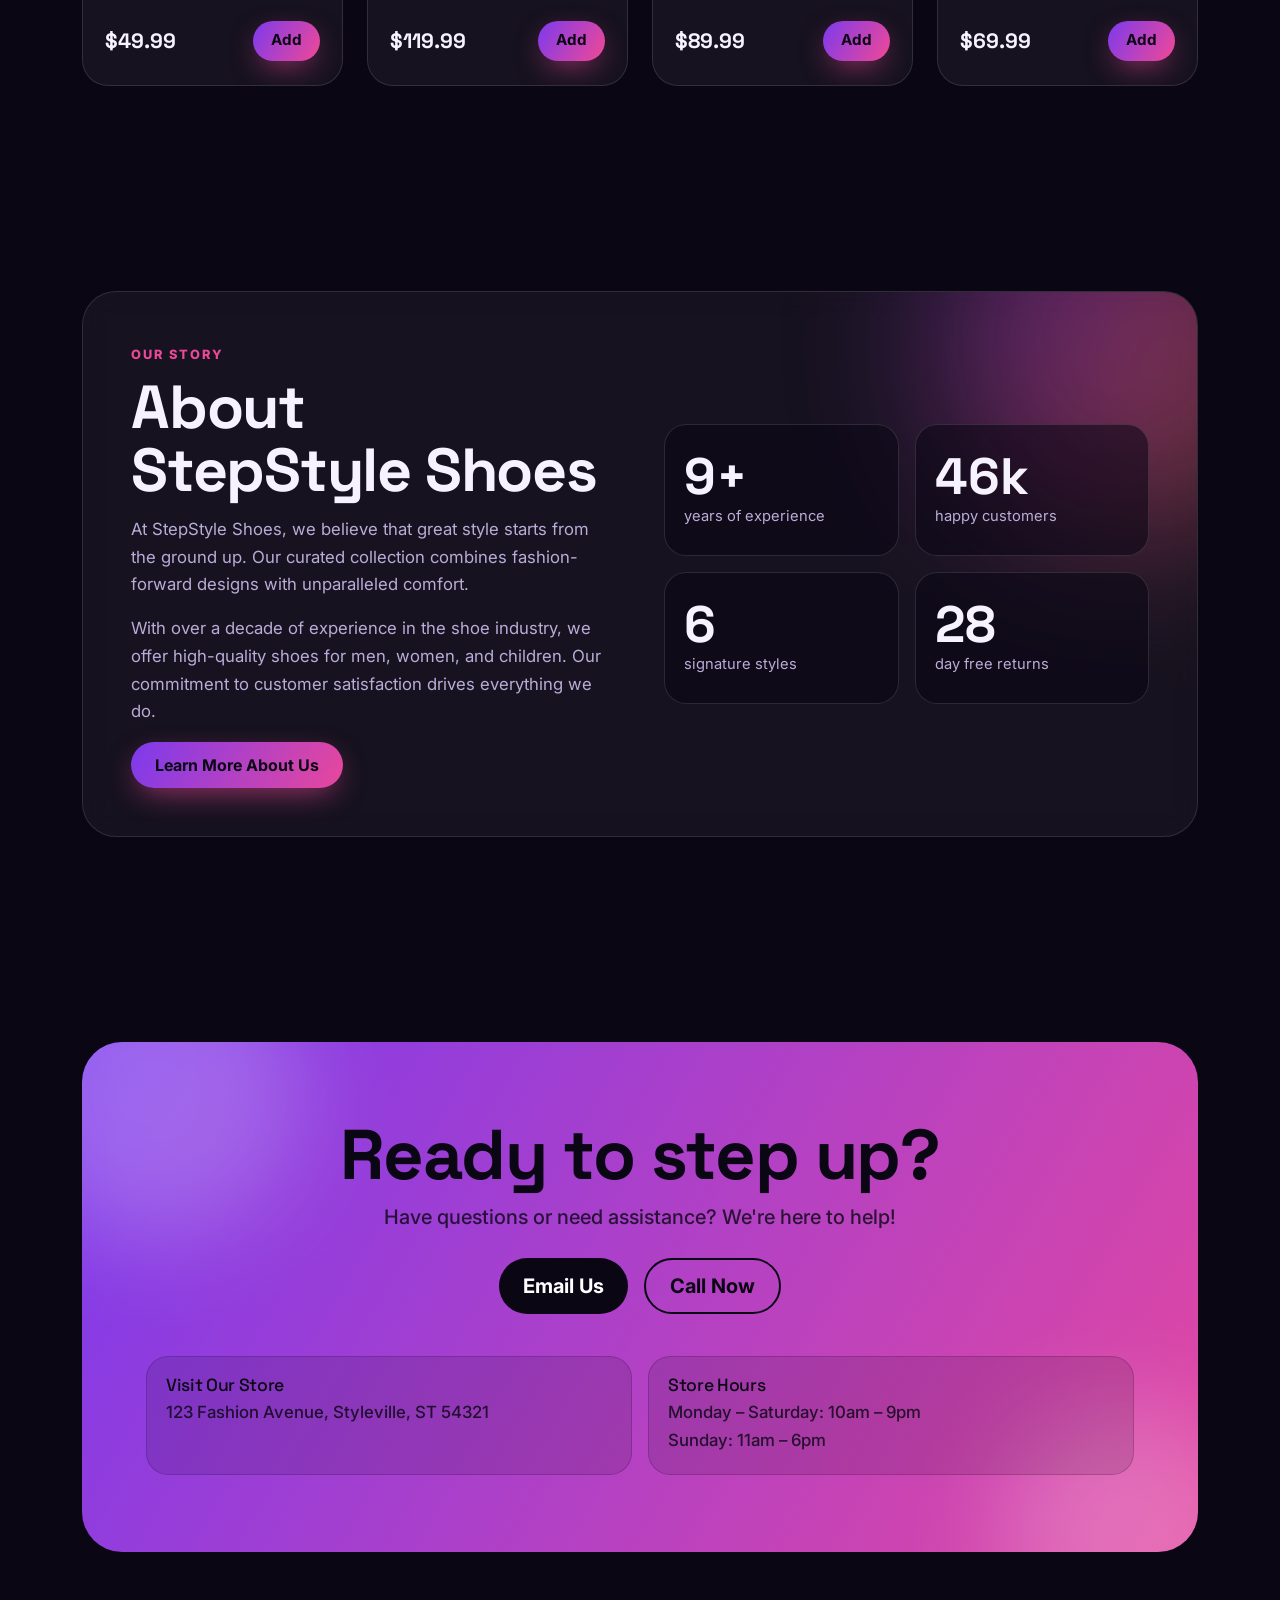
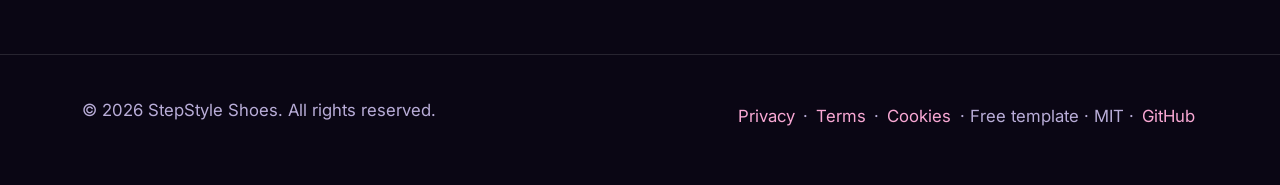
==== commit d6a45430: "Add privacy, terms and cookie policy pages GDPR-ready legal templates with placeholders, styled with" ====
--- a/index.html
+++ b/index.html
@@ -250,7 +250,7 @@
   <footer>
     <div class="container d-flex flex-wrap justify-content-between gap-2">
       <span>&copy; <span id="year">2026</span> StepStyle Shoes. All rights reserved.</span>
-      <span>Free template · MIT · <a href="https://github.com/EduGuate/ShoesStoreBootstrap" target="_blank" rel="noopener noreferrer">GitHub</a></span>
+      <span><a href="privacy.html">Privacy</a> · <a href="terms.html">Terms</a> · <a href="cookies.html">Cookies</a> · Free template · MIT · <a href="https://github.com/EduGuate/ShoesStoreBootstrap" target="_blank" rel="noopener noreferrer">GitHub</a></span>
     </div>
   </footer>
 
